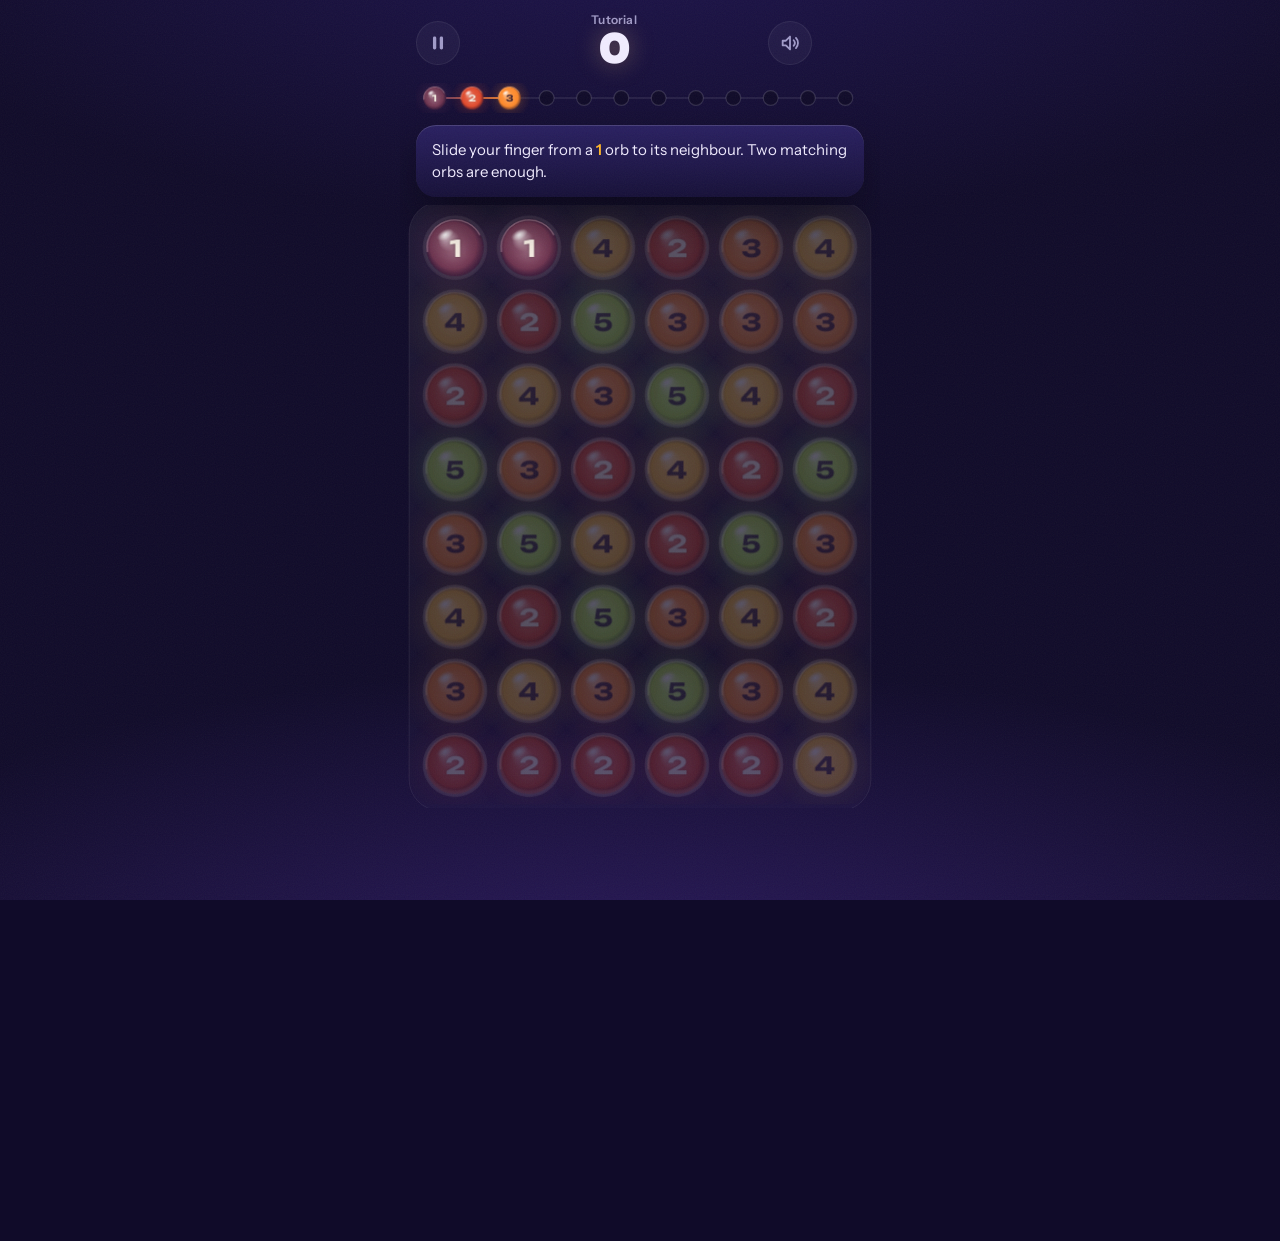
==== index.html @ 8a2f2633 "Statistiques de visite GoatCounter sans cookie (web github.io seulement) - Compteur d'une ligne en f" ====
<!doctype html>
<html lang="fr">
<head>
  <meta charset="utf-8">
  <meta name="viewport" content="width=device-width, initial-scale=1, viewport-fit=cover, user-scalable=no">
<meta http-equiv="Content-Security-Policy" content="default-src 'self'; script-src 'self' 'sha256-7LE7Y82o+1klSWGUAh1WBQ+VAB0CJG/40EgePOraD90=' https://gc.zgo.at; style-src 'self' 'unsafe-inline'; img-src 'self' data: blob: https://aulit42369.goatcounter.com; media-src 'self' data: blob:; font-src 'self' data:; connect-src 'self' data: blob: https://aulit42369.goatcounter.com; worker-src 'self'; manifest-src 'self'; object-src 'none'; base-uri 'none'; form-action 'none'">
  <title>Jeu de puzzle gratuit : reliez les orbes de lumière | LUMEN</title>
  <meta name="description" content="Jeu de puzzle gratuit : reliez les orbes de même éclat, fusionnez-les et faites monter la lumière. 120 niveaux d'Aventure, Défi du jour, jouable hors ligne.">
  <meta name="theme-color" content="#100b29">
  <meta name="mobile-web-app-capable" content="yes">
  <meta name="apple-mobile-web-app-capable" content="yes">
  <meta name="apple-mobile-web-app-status-bar-style" content="black-translucent">
  <meta name="apple-mobile-web-app-title" content="LUMEN">
  <link rel="manifest" href="manifest.webmanifest">
  <link rel="icon" href="icons/icon-192.png" type="image/png">
  <link rel="apple-touch-icon" href="icons/icon-192.png">
  <link rel="canonical" href="https://lumen-jeu.github.io/">
  <meta property="og:type" content="website">
  <meta property="og:site_name" content="LUMEN">
  <meta property="og:locale" content="fr_FR">
  <meta property="og:title" content="Jeu de puzzle gratuit : reliez les orbes de lumière | LUMEN">
  <meta property="og:description" content="Jeu de puzzle gratuit : reliez les orbes de même éclat, fusionnez-les et faites monter la lumière. 120 niveaux d'Aventure, Défi du jour, jouable hors ligne.">
  <meta property="og:url" content="https://lumen-jeu.github.io/">
  <meta property="og:image" content="https://lumen-jeu.github.io/og-image.png">
  <meta property="og:image:width" content="1200">
  <meta property="og:image:height" content="630">
  <meta property="og:image:alt" content="LUMEN : une chaîne d'orbes ambrées sur un ciel violet">
  <meta name="twitter:card" content="summary_large_image">
  <link rel="preload" href="fonts/unbounded-latin-900-normal.woff2" as="font" type="font/woff2" crossorigin>
  <link rel="stylesheet" href="style.css">
</head>
<body>
  <noscript><p style="padding:24px;color:#fff8ec;font:16px/1.5 system-ui,sans-serif">LUMEN est un jeu de puzzle gratuit : reliez les orbes de même éclat, fusionnez-les et faites monter la lumière. 120 niveaux d'Aventure, un Défi du jour, jouable hors ligne. Activez JavaScript pour jouer.</p></noscript>
  <main>
  <!-- ================= Accueil ================= -->
  <section id="home" class="screen" aria-label="Accueil">
    <header class="topbar">
      <button class="rank-chip" data-act="open" data-to="stats" aria-label="Rang et statistiques">
        <canvas id="rankRing" width="88" height="88" aria-hidden="true"></canvas>
        <span class="rank-txt"><b id="rankTitle">Étincelle</b><small id="rankSub">Rang 1</small></span>
      </button>
      <span class="spacer"></span>
      <button class="eclats" data-act="open" data-to="shop" aria-label="Éclats et boutique">
        <svg class="shard" viewBox="0 0 24 24" aria-hidden="true"><path d="M12 2l5 9-5 11-5-11z"/></svg>
        <b id="ecCount">0</b>
      </button>
      <button class="icon-btn" data-act="open" data-to="settings" aria-label="Réglages">
        <svg viewBox="0 0 24 24" fill="none" stroke="currentColor" stroke-width="1.8" stroke-linecap="round"><circle cx="12" cy="12" r="3.2"/><path d="M12 2.8v2.4M12 18.8v2.4M2.8 12h2.4M18.8 12h2.4M5.5 5.5l1.7 1.7M16.8 16.8l1.7 1.7M5.5 18.5l1.7-1.7M16.8 7.2l1.7-1.7"/></svg>
      </button>
    </header>

    <div class="hero">
      <canvas id="heroCanvas" aria-hidden="true"></canvas>
      <h1 class="title">LUMEN<span class="sr"> : jeu de puzzle gratuit</span></h1>
      <p class="tagline">Reliez. Fusionnez. Faites monter la lumière.</p>
    </div>

    <button class="streak-row" data-act="open" data-to="missions" aria-label="Série de connexion">
      <span class="sr-n" id="srN">0<small>jours</small></span>
      <span class="moons" id="moons"></span>
    </button>

    <div class="modes">
      <button class="play-cta" data-act="play">
        <span class="play-orb" aria-hidden="true"></span>
        <span class="play-body"><span class="play-name">Jouer</span><span class="play-sub" id="playSub">Aventure · Niveau 1</span></span>
        <svg class="play-go" viewBox="0 0 24 24" aria-hidden="true"><path d="M9 5l7 7-7 7"/></svg>
      </button>
      <button class="adv-card" data-act="map">
        <canvas id="advConst" aria-hidden="true"></canvas>
        <span class="adv-body">
          <span class="adv-kicker" id="advChapter">La Petite Ourse</span>
          <span class="adv-name">Aventure</span>
          <span class="adv-sub" id="advSub">Niveau 1</span>
        </span>
        <span class="adv-stars" id="advStars">0<small>/ 360</small></span>
      </button>
      <div class="tiles">
        <button class="tile classic" data-act="classic">
          <canvas class="orb-ico" data-level="7" width="96" height="96"></canvas>
          <span class="tile-name">Classique</span>
          <span class="tile-sub" id="homeBest">Record 0</span>
        </button>
        <button class="tile daily" data-act="daily">
          <canvas class="orb-ico" data-level="4" width="96" height="96"></canvas>
          <span class="tile-name">Défi du jour</span>
          <span class="tile-sub" id="homeDaily">LUMEN #1</span>
        </button>
      </div>
      <button class="event-band" data-act="event" id="eventBand">
        <span class="ev-glyph" id="evGlyph" aria-hidden="true"></span>
        <span class="ev-body"><span class="ev-name" id="evName">Semaine</span><span class="ev-sub" id="evSub"></span></span>
        <span class="ev-best" id="evBest"></span>
      </button>
    </div>

    <nav class="dock-nav" aria-label="Menu">
      <button data-act="open" data-to="missions"><svg viewBox="0 0 24 24"><path d="M5 4h14v16l-7-4-7 4z"/></svg><span>Missions</span><i class="badge" id="misBadge" hidden></i></button>
      <button data-act="open" data-to="shop"><svg viewBox="0 0 24 24"><path d="M4 9h16l-1.5 11h-13zM8 9V7a4 4 0 0 1 8 0v2"/></svg><span>Boutique</span></button>
      <button data-act="open" data-to="ach"><svg viewBox="0 0 24 24"><circle cx="12" cy="9" r="5.5"/><path d="M8.5 13.5L7 21l5-2.6 5 2.6-1.5-7.5"/></svg><span>Succès</span></button>
      <button data-act="open" data-to="themes"><svg viewBox="0 0 24 24"><circle cx="8" cy="9" r="3.5"/><circle cx="16" cy="9" r="3.5"/><circle cx="12" cy="16" r="3.5"/></svg><span>Thèmes</span></button>
      <button data-act="open" data-to="stats"><svg viewBox="0 0 24 24"><path d="M4 20V11M10 20V5M16 20v-6M22 20H2"/></svg><span>Stats</span></button>
    </nav>
  </section>

  <!-- ================= Carte de l'Aventure ================= -->
  <section id="map" class="screen panel" aria-label="Aventure" hidden>
    <header class="panel-head floating">
      <button class="icon-btn back" data-act="home" aria-label="Retour"><svg viewBox="0 0 24 24" fill="none" stroke="currentColor" stroke-width="2" stroke-linecap="round" stroke-linejoin="round"><path d="M15 5l-7 7 7 7"/></svg></button>
      <div class="map-title"><b id="mapChapter">La Petite Ourse</b><small id="mapStars">0 étoiles</small></div>
      <span class="eclats small"><svg class="shard" viewBox="0 0 24 24"><path d="M12 2l5 9-5 11-5-11z"/></svg><b class="ec-live">0</b></span>
    </header>
    <div class="map-view">
      <canvas id="mapCanvas" aria-hidden="true"></canvas>
      <div class="map-scroll" id="mapScroll">
        <div class="map-inner" id="mapInner"></div>
      </div>
    </div>
  </section>

  <!-- ================= Partie ================= -->
  <section id="game" class="screen" aria-label="Partie" hidden>
    <div class="hud">
      <button class="icon-btn" aria-label="Pause" data-act="pause">
        <svg viewBox="0 0 24 24" fill="currentColor"><rect x="6.5" y="5" width="3.6" height="14" rx="1.6"/><rect x="13.9" y="5" width="3.6" height="14" rx="1.6"/></svg>
      </button>
      <div class="scorebox">
        <div class="mode-label" id="modeLabel">Classique</div>
        <div class="score" id="score">0</div>
        <div class="subline" id="subline">
          <span id="bestWrap">Record <b id="best">0</b></span>
        </div>
      </div>
      <div class="moves-orb" id="movesWrap" hidden><b id="moves">40</b><small>coups</small></div>
      <button class="icon-btn mute-btn" id="muteGame" aria-label="Couper le son" data-act="mute"></button>
    </div>
    <div class="goals" id="goals" hidden></div>
    <canvas id="spectrum" class="spectrum" aria-hidden="true"></canvas>
    <div class="coach" id="coach" hidden><p id="coachText"></p><button class="btn solid small" id="coachBtn" data-act="coachNext" hidden>Continuer</button></div>
    <div class="board-wrap">
      <canvas id="board" aria-label="Plateau de jeu"></canvas>
      <div class="combo" id="combo"></div>
      <div class="toast" id="toast"></div>
      <div class="target-bar" id="targetBar" hidden><span id="targetText">Touchez une orbe</span><button class="link tight" data-act="cancelTarget">Annuler</button></div>
    </div>
    <div class="boosters" id="boosters">
      <button class="boost" data-act="boost" data-b="pulse" id="bPulse"><span class="lens pulse"></span><span class="b-name">Pulse</span><i class="b-count" id="cPulse">1</i></button>
      <button class="boost" data-act="boost" data-b="hammer"><span class="lens hammer"><svg viewBox="0 0 24 24"><path d="M5 9l5-5 4 4-5 5zM10.5 11.5L19 20"/></svg></span><span class="b-name">Marteau</span><i class="b-count" id="cHammer">0</i></button>
      <button class="boost" data-act="boost" data-b="spark"><span class="lens spark"><svg viewBox="0 0 24 24"><path d="M12 3v6M12 15v6M3 12h6M15 12h6M6 6l3 3M15 15l3 3M6 18l3-3M15 9l3-3"/></svg></span><span class="b-name">Étincelle</span><i class="b-count" id="cSpark">0</i></button>
      <button class="boost" data-act="boost" data-b="moves" id="bMoves"><span class="lens moves"><b>+5</b></span><span class="b-name">Coups</span><i class="b-count" id="cMoves">0</i></button>
    </div>
  </section>

  <!-- ================= Panneaux ================= -->
  <section id="shop" class="screen panel" aria-label="Boutique" hidden>
    <header class="panel-head">
      <button class="icon-btn back" data-act="back" aria-label="Retour"><svg viewBox="0 0 24 24" fill="none" stroke="currentColor" stroke-width="2" stroke-linecap="round" stroke-linejoin="round"><path d="M15 5l-7 7 7 7"/></svg></button>
      <h2>Boutique</h2>
      <span class="eclats small"><svg class="shard" viewBox="0 0 24 24"><path d="M12 2l5 9-5 11-5-11z"/></svg><b class="ec-live">0</b></span>
    </header>
    <div class="panel-body">
      <p class="lede">Les éclats se gagnent en jouant : fin de partie, missions, série et succès. Rien ne s'achète avec de l'argent réel.</p>
      <div class="shop-list" id="shopList"></div>
      <h3 class="sect">Thèmes</h3>
      <div class="theme-strip" id="shopThemes"></div>
    </div>
  </section>

  <section id="missions" class="screen panel" aria-label="Missions" hidden>
    <header class="panel-head">
      <button class="icon-btn back" data-act="back" aria-label="Retour"><svg viewBox="0 0 24 24" fill="none" stroke="currentColor" stroke-width="2" stroke-linecap="round" stroke-linejoin="round"><path d="M15 5l-7 7 7 7"/></svg></button>
      <h2>Missions du jour</h2>
      <span class="eclats small"><svg class="shard" viewBox="0 0 24 24"><path d="M12 2l5 9-5 11-5-11z"/></svg><b class="ec-live">0</b></span>
    </header>
    <div class="panel-body">
      <div class="mis-list" id="misList"></div>
      <p class="fine" id="misReset">Nouvelles missions à minuit.</p>
      <h3 class="sect">Série</h3>
      <div class="streak-card" id="streakCard"></div>
      <h3 class="sect">Événement de la semaine</h3>
      <div class="event-card" id="eventCard"></div>
    </div>
  </section>

  <section id="ach" class="screen panel" aria-label="Succès" hidden>
    <header class="panel-head">
      <button class="icon-btn back" data-act="back" aria-label="Retour"><svg viewBox="0 0 24 24" fill="none" stroke="currentColor" stroke-width="2" stroke-linecap="round" stroke-linejoin="round"><path d="M15 5l-7 7 7 7"/></svg></button>
      <h2>Succès</h2>
      <span class="ach-total" id="achTotal">0 / 33</span>
    </header>
    <div class="panel-body"><div class="ach-list" id="achList"></div></div>
  </section>

  <section id="themes" class="screen panel" aria-label="Thèmes" hidden>
    <header class="panel-head">
      <button class="icon-btn back" data-act="back" aria-label="Retour"><svg viewBox="0 0 24 24" fill="none" stroke="currentColor" stroke-width="2" stroke-linecap="round" stroke-linejoin="round"><path d="M15 5l-7 7 7 7"/></svg></button>
      <h2>Thèmes</h2>
      <span class="eclats small"><svg class="shard" viewBox="0 0 24 24"><path d="M12 2l5 9-5 11-5-11z"/></svg><b class="ec-live">0</b></span>
    </header>
    <div class="panel-body"><div class="theme-list" id="themeList"></div></div>
  </section>

  <section id="stats" class="screen panel" aria-label="Statistiques" hidden>
    <header class="panel-head">
      <button class="icon-btn back" data-act="back" aria-label="Retour"><svg viewBox="0 0 24 24" fill="none" stroke="currentColor" stroke-width="2" stroke-linecap="round" stroke-linejoin="round"><path d="M15 5l-7 7 7 7"/></svg></button>
      <h2>Statistiques</h2>
      <span></span>
    </header>
    <div class="panel-body">
      <div class="rank-card" id="rankCard"></div>
      <div class="stat-grid" id="statGrid"></div>
    </div>
  </section>

  <section id="settings" class="screen panel" aria-label="Réglages" hidden>
    <header class="panel-head">
      <button class="icon-btn back" data-act="back" aria-label="Retour"><svg viewBox="0 0 24 24" fill="none" stroke="currentColor" stroke-width="2" stroke-linecap="round" stroke-linejoin="round"><path d="M15 5l-7 7 7 7"/></svg></button>
      <h2>Réglages</h2>
      <span></span>
    </header>
    <div class="panel-body">
      <div class="set-group lang-row" role="group" aria-label="Langue · Language">
        <span>Langue<small>Language</small></span>
        <div class="seg"><button data-act="lang" data-lang="fr" lang="fr">Français</button><button data-act="lang" data-lang="en" lang="en">English</button></div>
      </div>
      <div class="set-group">
        <label class="toggle"><span>Sons</span><input type="checkbox" id="setSnd"><i></i></label>
        <label class="toggle"><span>Musique d'ambiance<small>Nappes douces générées en direct</small></span><input type="checkbox" id="setMus"><i></i></label>
        <label class="toggle"><span>Vibrations</span><input type="checkbox" id="setVib"><i></i></label>
      </div>
      <div class="set-group">
        <button class="set-row" data-act="replayTuto">Rejouer le tutoriel</button>
      </div>
      <h3 class="sect">Sauvegarde</h3>
      <div class="set-group pad">
        <p class="fine">Changement de téléphone ? Copiez ce code et collez-le dans LUMEN sur le nouvel appareil (PWA ou appli Android).</p>
        <textarea id="saveCode" readonly rows="3" aria-label="Code de sauvegarde"></textarea>
        <div class="row2">
          <button class="btn" data-act="exportSave">Copier le code</button>
          <button class="btn" data-act="showImport">Importer un code</button>
        </div>
        <div id="importBox" hidden>
          <textarea id="importCode" rows="3" placeholder="Collez ici un code LUMEN2…" aria-label="Code à importer"></textarea>
          <p class="err" id="importErr" hidden>Ce code est incomplet ou abîmé. Vérifiez qu'il commence par LUMEN2 et qu'il a été copié en entier.</p>
          <button class="btn solid" data-act="doImport">Remplacer ma progression</button>
        </div>
      </div>
      <h3 class="sect">Zone sensible</h3>
      <div class="set-group pad">
        <button class="btn danger" id="resetBtn" data-act="reset">Réinitialiser la progression</button>
        <div class="confirm" id="resetConfirm" hidden>
          <p>Tout sera effacé : étoiles, éclats, boosters, thèmes, succès. Exportez votre code avant si vous voulez revenir en arrière.</p>
          <div class="row2">
            <button class="btn" data-act="resetCancel">Garder ma progression</button>
            <button class="btn danger solid" data-act="resetConfirm">Tout effacer</button>
          </div>
        </div>
      </div>
      <div id="autresJeux"></div>
      <p class="fine center">LUMEN v2 · aucune donnée ne quitte votre appareil<br><a href="privacy.html">Confidentialité, conditions et mentions légales</a></p>
    </div>
  </section>

  </main>

  <!-- ================= Feuilles ================= -->
  <div class="veil" id="pauseVeil" hidden>
    <div class="sheet" role="dialog" aria-label="Pause">
      <h2>Pause</h2>
      <div class="final" id="pauseScore">0</div>
      <div class="pause-goals" id="pauseGoals"></div>
      <div class="actions three" style="margin-top:20px">
        <button class="btn solid" data-act="resume">Reprendre</button>
        <button class="btn" data-act="restart">Recommencer</button>
      </div>
      <button class="link" data-act="quit">Quitter la partie</button>
    </div>
  </div>

  <div class="veil" id="overVeil" hidden>
    <div class="sheet" role="dialog" aria-label="Fin de partie">
      <h2 id="overTitle">Plus aucune chaîne possible</h2>
      <div class="stars-big" id="overStars" hidden></div>
      <div class="final" id="finalScore">0</div>
      <span class="newbest" id="newBest" hidden>Nouveau record</span>
      <div class="stats">
        <div class="stat"><canvas id="overOrb" width="132" height="132"></canvas><span>Niveau max</span></div>
        <div class="stat"><b id="overBest">0</b><span id="overBestLbl">Record</span></div>
        <div class="stat"><b id="overMoves">0</b><span>Fusions</span></div>
      </div>
      <div class="gains" id="gains"></div>
      <pre class="share-preview" id="sharePreview" role="img" hidden></pre>
      <p class="defi-line" id="defiLine" hidden></p>
      <label class="share-manual" id="shareManual" hidden>Texte à copier<textarea id="shareManualText" readonly rows="8"></textarea></label>
      <div class="actions">
        <button class="btn" data-act="share" id="shareBtn">
          <svg viewBox="0 0 24 24" fill="none" stroke="currentColor" stroke-width="2" stroke-linecap="round" stroke-linejoin="round"><path d="M12 3v12M7 8l5-5 5 5M5 14v5a2 2 0 0 0 2 2h10a2 2 0 0 0 2-2v-5"/></svg>
          <span id="shareLbl">Partager</span>
        </button>
        <button class="btn" data-act="shareImg" id="shareImgBtn" hidden>
          <svg viewBox="0 0 24 24" fill="none" stroke="currentColor" stroke-width="2" stroke-linecap="round" stroke-linejoin="round"><rect x="4" y="2.5" width="16" height="19" rx="3"/><circle cx="12" cy="9.5" r="3"/><path d="M8 17h8"/></svg>
          <span>Partager l'image</span>
        </button>
        <button class="btn solid" data-act="replay" id="replayBtn">Rejouer</button>
      </div>
      <p class="share-status" id="shareStatus" role="status" aria-live="polite"></p>
      <button class="link" data-act="leave" id="leaveBtn">Retour à l'accueil</button>
    </div>
  </div>

  <div class="veil" id="levelVeil" hidden>
    <div class="sheet level-sheet" role="dialog" aria-label="Niveau">
      <div class="lv-orb" id="lvOrb"></div>
      <h2 id="lvChapter">Cassiopée</h2>
      <div class="final small" id="lvTitle">Niveau 21</div>
      <div class="stars-big dim" id="lvStars"></div>
      <p class="lv-intro" id="lvIntro"></p>
      <ul class="lv-goals" id="lvGoals"></ul>
      <p class="lv-moves" id="lvMoves">25 coups</p>
      <div class="actions">
        <button class="btn" data-act="closeLevel">Fermer</button>
        <button class="btn solid" data-act="playLevel">Jouer</button>
      </div>
    </div>
  </div>

  <div class="veil" id="giftVeil" hidden>
    <div class="sheet gift-sheet" role="dialog" aria-label="Récompense">
      <canvas id="giftMoon" width="240" height="240" aria-hidden="true"></canvas>
      <h2 id="giftTitle">Jour 1 de votre série</h2>
      <div class="final small" id="giftAmount">+20</div>
      <p class="lv-intro" id="giftText"></p>
      <button class="btn solid wide" data-act="closeGift">Récupérer</button>
    </div>
  </div>

  <div class="intro-card" id="introCard" hidden role="dialog" aria-label="Nouvelle orbe">
    <canvas id="introIco" width="120" height="120" aria-hidden="true"></canvas>
    <div><b id="introName">Pierre</b><p id="introText"></p></div>
    <button class="btn solid small" data-act="closeIntro">Compris</button>
  </div>

  <div class="ticker" id="ticker" aria-live="polite"></div>

  <script src="defi.js"></script>
  <script src="i18n.js"></script>
  <script src="engine.js"></script>
  <script src="progress.js"></script>
  <script src="audio.js"></script>
  <script src="carte.js"></script>
  <script src="autres-jeux.js"></script>
  <script src="app-etat.js"></script>
  <script src="app-sprites.js"></script>
  <script src="app-partie.js"></script>
  <script src="app-chaine.js"></script>
  <script src="app-fin.js"></script>
  <script src="app-rendu.js"></script>
  <script src="app-accueil.js"></script>
  <script src="app.js"></script>
<script type="application/ld+json">
{
  "@context": "https://schema.org",
  "@type": "VideoGame",
  "name": "LUMEN",
  "url": "https://lumen-jeu.github.io/",
  "description": "Jeu de puzzle gratuit : reliez les orbes de même éclat, fusionnez-les et faites monter la lumière. 120 niveaux d'Aventure, Défi du jour, jouable hors ligne.",
  "image": "https://lumen-jeu.github.io/og-image.png",
  "inLanguage": "fr",
  "genre": [
    "Puzzle",
    "Réflexion"
  ],
  "gamePlatform": [
    "Android",
    "Navigateur web"
  ],
  "applicationCategory": "GameApplication",
  "operatingSystem": "Android, Web",
  "isAccessibleForFree": true,
  "offers": {
    "@type": "Offer",
    "price": "0",
    "priceCurrency": "EUR"
  },
  "author": {
    "@type": "Person",
    "name": "Aulit42369",
    "url": "https://aulit42369.github.io/Site/"
  }
}
  </script>
<!-- Statistiques sans cookie (GoatCounter, chemins /lumen/…) : web public github.io seulement, jamais dans l'appli ni en local ; opposition : localStorage.skipgc (bouton de privacy.html). Empreinte sha256 dans la CSP : à recalculer si ce script change. -->
<script>(function(){try{if(!/(^|\.)github\.io$/.test(location.hostname)||localStorage.getItem('skipgc')==='t')return}catch(e){return}window.goatcounter={path:function(p){return '/lumen'+p}};var s=document.createElement('script');s.async=true;s.crossOrigin='anonymous';s.integrity='sha384-nRw6qfbWyJha9LhsOtSb2YJDyZdKvvCFh0fJYlkquSFjUxp9FVNugbfy8q1jdxI+';s.src='https://gc.zgo.at/count.v4.js';s.setAttribute('data-goatcounter','https://aulit42369.goatcounter.com/count');document.head.appendChild(s)})()</script>
</body>
</html>
---- style.css ----
@font-face { font-family: 'Unbounded'; font-weight: 400; font-display: swap; src: url('fonts/unbounded-latin-400-normal.woff2') format('woff2'); }
@font-face { font-family: 'Unbounded'; font-weight: 700; font-display: swap; src: url('fonts/unbounded-latin-700-normal.woff2') format('woff2'); }
@font-face { font-family: 'Unbounded'; font-weight: 900; font-display: swap; src: url('fonts/unbounded-latin-900-normal.woff2') format('woff2'); }
@font-face { font-family: 'Instrument Sans'; font-weight: 400; font-display: swap; src: url('fonts/instrument-sans-latin-400-normal.woff2') format('woff2'); }
@font-face { font-family: 'Instrument Sans'; font-weight: 600; font-display: swap; src: url('fonts/instrument-sans-latin-600-normal.woff2') format('woff2'); }

:root {
  --nuit: #100b29;
  --haut: #1f1550;
  --bas: #2b1a5e;
  --accent: #ffb627;
  --ligne: rgba(255,255,255,.08);
  --encre: #1c1545;
  --velours: #2a2063;
  --lin: #f1ecff;
  --brume: #a19bc9;
  --braise: #ff7a2f;
  --ambre: #ffb627;
  --cyan: #2cc9f0;
  --violet: #9a5cff;
  --display: 'Unbounded', 'Trebuchet MS', 'Arial Rounded MT Bold', system-ui, sans-serif;
  --body: 'Instrument Sans', system-ui, -apple-system, 'Segoe UI', Roboto, sans-serif;
  --sa-t: env(safe-area-inset-top, 0px);
  --sa-b: env(safe-area-inset-bottom, 0px);
  --sa-l: env(safe-area-inset-left, 0px);
  --sa-r: env(safe-area-inset-right, 0px);
  color-scheme: dark;
}

* { box-sizing: border-box; -webkit-tap-highlight-color: transparent; }
[hidden] { display: none !important; }
html, body {
  margin: 0; height: 100%; overflow: hidden;
  overscroll-behavior: none;
  background: var(--nuit);
  color: var(--lin);
  font-family: var(--body);
  -webkit-user-select: none; user-select: none;
  -webkit-touch-callout: none;
}
body {
  position: fixed; inset: 0;
  background:
    radial-gradient(120% 60% at 50% 110%, var(--bas, #2b1a5e) 0%, transparent 60%),
    radial-gradient(90% 50% at 50% -10%, var(--haut, #1f1550) 0%, transparent 70%),
    var(--nuit);
  transition: background-color .6s ease;
}
/* grain très léger : évite l'effet "aplat" */
body::after {
  content: ''; position: fixed; inset: 0; pointer-events: none; opacity: .05; z-index: 50;
  background-image: url("data:image/svg+xml,%3Csvg xmlns='http://www.w3.org/2000/svg' width='160' height='160'%3E%3Cfilter id='n'%3E%3CfeTurbulence type='fractalNoise' baseFrequency='.9' numOctaves='2' stitchTiles='stitch'/%3E%3C/filter%3E%3Crect width='100%25' height='100%25' filter='url(%23n)'/%3E%3C/svg%3E");
}

button {
  font: inherit; color: inherit; background: none; border: 0; padding: 0; cursor: pointer;
  touch-action: manipulation;
}
button:focus-visible { outline: 2px solid var(--cyan); outline-offset: 3px; border-radius: 14px; }

.screen {
  position: absolute; inset: 0;
  display: flex; flex-direction: column;
  padding: calc(var(--sa-t) + 12px) calc(var(--sa-r) + 16px) calc(var(--sa-b) + 16px) calc(var(--sa-l) + 16px);
  transition: opacity .35s ease, transform .35s ease;
}
.screen[hidden] { display: flex !important; opacity: 0; pointer-events: none; transform: scale(.98); visibility: hidden; transition: opacity .25s ease, transform .25s ease, visibility 0s .25s; }

/* ---------- Jeu ---------- */
#game { padding-bottom: calc(var(--sa-b) + 12px); }
.screen { overflow: hidden; }
.hud { display: grid; grid-template-columns: 44px 1fr 44px; align-items: center; gap: 8px; }
.scorebox { text-align: center; }
.score {
  font-family: var(--display); font-weight: 900; font-size: 44px; line-height: 1.05;
  font-variant-numeric: tabular-nums; letter-spacing: -.01em;
  text-shadow: 0 0 24px rgba(255,200,120,.35);
}
.score.bump { animation: bump .28s ease; }
@keyframes bump { 40% { transform: scale(1.08); } }
.subline { display: flex; justify-content: center; gap: 18px; margin-top: 4px; color: var(--brume); font-size: 13px; }
.subline b { color: var(--lin); font-weight: 600; font-variant-numeric: tabular-nums; }

.spectrum { display: block; width: 100%; height: 30px; margin-top: 14px; }
.board-wrap { position: relative; flex: 1; min-height: 0; margin: 8px -8px 0; }
#board { position: absolute; inset: 0; width: 100%; height: 100%; touch-action: none; }

.combo {
  position: absolute; left: 0; right: 0; top: 36%; text-align: center; pointer-events: none;
  font-family: var(--display); font-weight: 900; font-size: 34px; letter-spacing: .02em;
  color: #fff; opacity: 0;
  text-shadow: 0 0 20px var(--combo, #ffb627), 0 0 50px var(--combo, #ffb627);
}
.combo.show { animation: combo 1.1s cubic-bezier(.2,.9,.2,1) forwards; }
@keyframes combo {
  0% { opacity: 0; transform: scale(.6) translateY(10px); }
  18% { opacity: 1; transform: scale(1.08); }
  70% { opacity: 1; transform: scale(1) translateY(-6px); }
  100% { opacity: 0; transform: scale(1) translateY(-24px); }
}

.toast {
  position: absolute; left: 50%; bottom: 14px; transform: translate(-50%, 10px);
  padding: 10px 16px; border-radius: 999px; white-space: nowrap;
  background: rgba(16,11,41,.85); backdrop-filter: blur(8px); -webkit-backdrop-filter: blur(8px);
  box-shadow: inset 0 0 0 1px rgba(255,255,255,.1);
  font-size: 14px; opacity: 0; transition: opacity .25s, transform .25s; pointer-events: none;
}
.toast.show { opacity: 1; transform: translate(-50%, 0); }

.dock { display: flex; align-items: center; justify-content: center; gap: 14px; padding-top: 10px; }
.pulse-btn {
  position: relative; display: flex; align-items: center; gap: 12px;
  padding: 10px 22px 10px 10px; border-radius: 999px;
  background: linear-gradient(180deg, rgba(154,92,255,.24), rgba(154,92,255,.08));
  box-shadow: inset 0 0 0 1px rgba(184,150,255,.35), 0 10px 40px -14px rgba(154,92,255,.8);
  font-family: var(--display); font-weight: 700; font-size: 16px;
}
.pulse-btn .ring {
  width: 40px; height: 40px; border-radius: 50%;
  background: radial-gradient(circle at 40% 35%, #fff 0 10%, #c9a8ff 22%, #7a3cff 60%, #3a1a8a 100%);
  box-shadow: 0 0 18px rgba(154,92,255,.9);
}
.pulse-btn small { display: block; font-family: var(--body); font-weight: 400; font-size: 12px; color: var(--brume); text-align: left; }
.pulse-btn:disabled { opacity: .35; filter: grayscale(.7); }
.pulse-btn.urgent::after {
  content: ''; position: absolute; inset: -4px; border-radius: 999px;
  box-shadow: 0 0 0 2px rgba(184,150,255,.8);
  animation: ripple 1.2s ease-out infinite;
}
@keyframes ripple { from { opacity: 1; transform: scale(1); } to { opacity: 0; transform: scale(1.18); } }

/* ---------- Feuilles (pause / fin) ---------- */
.veil {
  position: absolute; inset: 0; z-index: 20;
  background: rgba(8,5,22,.62); backdrop-filter: blur(6px); -webkit-backdrop-filter: blur(6px);
  display: flex; align-items: flex-end;
  transition: opacity .3s ease;
}
.veil[hidden] { display: flex !important; opacity: 0; pointer-events: none; visibility: hidden; transition: opacity .2s, visibility 0s .2s; }
.sheet {
  width: 100%; padding: 28px calc(var(--sa-r) + 22px) calc(var(--sa-b) + 22px) calc(var(--sa-l) + 22px);
  border-radius: 30px 30px 0 0;
  background:
    radial-gradient(100% 70% at 50% 0%, rgba(255,182,39,.16), transparent 70%),
    linear-gradient(180deg, #241b58, #150f35 70%);
  box-shadow: inset 0 1px 0 rgba(255,255,255,.14), 0 -30px 80px -20px rgba(154,92,255,.35);
  transform: translateY(0); transition: transform .45s cubic-bezier(.2,.9,.25,1);
  text-align: center;
}
.veil[hidden] .sheet { transform: translateY(100%); }
.sheet h2 { margin: 0; font-family: var(--display); font-weight: 700; font-size: 16px; color: var(--brume); letter-spacing: .01em; }
.final {
  margin: 10px 0 4px; font-family: var(--display); font-weight: 900; font-size: 58px; line-height: 1;
  font-variant-numeric: tabular-nums;
  color: #fff8ec; text-shadow: 0 0 30px rgba(255,182,39,.5);
}
.newbest { display: inline-block; margin-top: 8px; padding: 5px 12px; border-radius: 999px; font-size: 13px; font-weight: 600;
  color: #1b1030; background: linear-gradient(90deg, #ffe9b0, #ffb627); }
.stats { display: flex; justify-content: center; gap: 28px; margin: 22px 0 24px; }
.stat { display: flex; flex-direction: column; align-items: center; gap: 6px; color: var(--brume); font-size: 13px; }
.stat b { font-family: var(--display); font-weight: 700; color: var(--lin); font-size: 20px; font-variant-numeric: tabular-nums; }
.stat canvas { width: 66px; height: 66px; margin: -18px 0 -14px; }
.actions { display: grid; grid-template-columns: 1fr 1fr; gap: 12px; }
.actions.three { grid-template-columns: 1fr; }
.btn {
  height: 56px; border-radius: 18px; font-family: var(--display); font-weight: 700; font-size: 16px;
  display: flex; align-items: center; justify-content: center; gap: 8px;
  background: rgba(255,255,255,.06); box-shadow: inset 0 0 0 1px rgba(255,255,255,.1);
}
.btn.solid {
  color: #22140a;
  background: linear-gradient(180deg, #ffe7a8, #ffb627 55%, #ff8a2a);
  box-shadow: inset 0 1px 0 rgba(255,255,255,.6), 0 12px 34px -12px rgba(255,150,40,.9);
}
.btn:active { transform: scale(.97); }
.btn svg { width: 18px; height: 18px; }
.link { margin-top: 16px; color: var(--brume); font-size: 15px; padding: 8px 12px; }

@media (prefers-reduced-motion: reduce) {
  *, *::before, *::after { animation-duration: .01ms !important; transition-duration: .01ms !important; }
}
@media (min-width: 560px) {
  .screen { max-width: 480px; margin: 0 auto; }
  .sheet { max-width: 480px; margin: 0 auto; border-radius: 30px; margin-bottom: 20px; }
}

/* =====================================================================
   v2 — accueil, panneaux, carte, boosters, objectifs
   ===================================================================== */
.icon-btn {
  width: 44px; height: 44px; border-radius: 50%; flex: none;
  display: grid; place-items: center;
  color: var(--brume);
  background: rgba(255,255,255,.04);
  box-shadow: inset 0 0 0 1px rgba(255,255,255,.07);
}
.icon-btn svg { width: 22px; height: 22px; }
.icon-btn:active { transform: scale(.94); }

/* ---------- Accueil ---------- */
#home { justify-content: flex-start; gap: 0; }
.topbar { display: flex; align-items: center; gap: 10px; }
.topbar .spacer { flex: 1; }
.rank-chip { display: flex; align-items: center; gap: 8px; padding: 2px 12px 2px 2px; border-radius: 999px; text-align: left; }
.rank-chip canvas { width: 44px; height: 44px; }
.rank-txt b { display: block; font-family: var(--display); font-weight: 700; font-size: 13px; letter-spacing: .01em; }
.rank-txt small { display: block; color: var(--brume); font-size: 12px; margin-top: 1px; }
.eclats {
  display: inline-flex; align-items: center; gap: 6px; height: 36px; padding: 0 14px 0 10px; border-radius: 999px;
  background: linear-gradient(180deg, rgba(255,255,255,.08), rgba(255,255,255,.03));
  box-shadow: inset 0 0 0 1px rgba(255,255,255,.09);
  font-family: var(--display); font-weight: 700; font-size: 14px; font-variant-numeric: tabular-nums;
}
.eclats.small { height: 32px; font-size: 13px; padding: 0 12px 0 8px; }
.shard { width: 16px; height: 16px; fill: url(#none); fill: #9fe8ff; filter: drop-shadow(0 0 6px rgba(120,220,255,.8)); }
.eclats.gain { animation: gain .6s ease; }
@keyframes gain { 30% { transform: scale(1.12); box-shadow: inset 0 0 0 1px rgba(159,232,255,.7), 0 0 24px rgba(120,220,255,.5); } }

/* série : sept lunes qui se remplissent */
.moons { display: grid; grid-template-columns: repeat(7, 1fr); gap: 4px; }
.streak-row { display: grid; grid-template-columns: auto 1fr; align-items: center; gap: 14px; margin-bottom: 10px; padding: 10px 12px 8px 14px; border-radius: 20px; background: rgba(255,255,255,.035); box-shadow: inset 0 0 0 1px rgba(255,255,255,.05); }
.streak-row .sr-n { font-family: var(--display); font-weight: 900; font-size: 22px; line-height: 1; color: #ffd77a; text-shadow: 0 0 14px rgba(255,190,80,.6); }
.streak-row .sr-n small { display: block; font-family: var(--body); font-weight: 400; font-size: 11.5px; color: var(--brume); text-shadow: none; margin-top: 3px; }
.moon { display: flex; flex-direction: column; align-items: center; gap: 4px; color: var(--brume); font-size: 11px; font-variant-numeric: tabular-nums; }
.moon i { position: relative; width: 22px; height: 22px; border-radius: 50%; background: rgba(255,255,255,.05); box-shadow: inset 0 0 0 1px rgba(255,255,255,.1); overflow: hidden; }
.moon i::after { content: ''; position: absolute; inset: 0; border-radius: 50%; background: radial-gradient(circle at 35% 35%, #fff8e6, #ffd77a 45%, #f0a030); transform: translateX(var(--off, 100%)); }
.moon.done i::after { --off: 0%; opacity: .55; }
.moon.today i { box-shadow: 0 0 0 2px rgba(255,215,122,.9), 0 0 18px rgba(255,190,80,.6); }
.moon.today i::after { --off: 0%; }
.moon.next.first i { box-shadow: inset 0 0 0 1px rgba(255,215,122,.6); }
.moon.big i { width: 26px; height: 26px; margin-top: -2px; }
.moon.big i::after { background: radial-gradient(circle at 35% 35%, #ffffff, #c9b6ff 40%, #7a5cff); }
.moon b { color: var(--lin); font-weight: 600; }

.hero { position: relative; flex: 1; display: flex; flex-direction: column; align-items: center; justify-content: center; min-height: 120px; }
.tagline { position: absolute; left: 0; right: 0; bottom: 6px; margin: 0; color: var(--brume); font-size: 14px; text-align: center; }
@media (max-height: 760px) { .tagline { display: none; } }
#heroCanvas { position: absolute; inset: -6px -16px; width: calc(100% + 32px); height: calc(100% + 12px); }
.title {
  position: relative;
  font-family: var(--display); font-weight: 900;
  font-size: clamp(48px, 16vw, 80px);
  letter-spacing: .04em; line-height: 1; margin: 0;
  color: #fff8ec;
  text-shadow: 0 0 18px color-mix(in srgb, var(--accent) 55%, transparent), 0 0 60px rgba(255,122,47,.3), 0 0 120px rgba(154,92,255,.35);
}

.modes { display: grid; gap: 10px; }
/* Bouton « Jouer » : l'entrée principale (Aventure au niveau en cours), orbe et halo ambrés */
.play-cta {
  position: relative; display: grid; grid-template-columns: 46px 1fr 24px; align-items: center; gap: 14px;
  min-height: 70px; padding: 10px 18px 10px 12px; border-radius: 999px; text-align: left; color: #22140a;
  background: radial-gradient(90% 140% at 12% 50%, rgba(255,248,230,.75), transparent 45%), linear-gradient(180deg, #ffe7a8, var(--accent) 55%, var(--braise));
  box-shadow: inset 0 1px 0 rgba(255,255,255,.65), inset 0 -2px 0 rgba(110,40,0,.22), 0 16px 40px -14px var(--accent), 0 0 70px -24px var(--braise);
}
.play-cta:active { transform: scale(.98); }
.play-cta:focus-visible { outline: 2px solid #fff8ec; outline-offset: 3px; }
.play-orb { position: relative; width: 46px; height: 46px; border-radius: 50%;
  background: radial-gradient(circle at 38% 34%, #fff, #fff3c8 30%, #ffc94d 62%, #e0780f);
  box-shadow: 0 0 0 3px rgba(255,255,255,.3), 0 0 24px 4px rgba(255,244,214,.85); }
.play-orb::after { content: ''; position: absolute; inset: -7px; border-radius: 50%; border: 2px solid rgba(255,250,235,.7); animation: playHalo 2.6s ease-out infinite; }
@keyframes playHalo { from { transform: scale(.82); opacity: .9; } to { transform: scale(1.4); opacity: 0; } }
.play-name { display: block; font-family: var(--display); font-weight: 900; font-size: 24px; letter-spacing: .03em; line-height: 1.05; }
.play-sub { display: block; margin-top: 2px; font-size: 13px; font-weight: 600; color: rgba(34,20,10,.74); white-space: nowrap; overflow: hidden; text-overflow: ellipsis; }
.play-go { width: 24px; height: 24px; fill: none; stroke: currentColor; stroke-width: 2.4; stroke-linecap: round; stroke-linejoin: round; }
@media (prefers-reduced-motion: reduce) { .play-orb::after { animation: none; opacity: 0; } }
@media (max-height: 700px) { .play-cta { min-height: 60px; } .play-orb { width: 38px; height: 38px; } .play-cta { grid-template-columns: 38px 1fr 22px; } }
.adv-card {
  position: relative; overflow: hidden; display: grid; grid-template-columns: 1fr auto; align-items: end;
  min-height: 96px; padding: 14px 18px; text-align: left; border-radius: 24px;
  background:
    radial-gradient(120% 120% at 100% 0%, color-mix(in srgb, var(--ch, #ffb627) 30%, transparent), transparent 60%),
    linear-gradient(160deg, rgba(255,255,255,.1), rgba(255,255,255,.02));
  box-shadow: inset 0 1px 0 rgba(255,255,255,.14), inset 0 0 0 1px color-mix(in srgb, var(--ch, #ffb627) 35%, transparent), 0 20px 50px -24px color-mix(in srgb, var(--ch, #ffb627) 80%, transparent);
}
.adv-card:active, .tile:active, .event-band:active { transform: scale(.98); }
#advConst { position: absolute; inset: 0; width: 100%; height: 100%; }
.adv-body, .adv-stars { position: relative; }
.adv-kicker { display: block; font-size: 13px; color: var(--ch, var(--ambre)); font-weight: 600; }
.adv-name { display: block; font-family: var(--display); font-weight: 900; font-size: 21px; letter-spacing: .01em; margin-top: 2px; }
.adv-sub { display: block; color: var(--brume); font-size: 14px; margin-top: 2px; }
.adv-stars { font-family: var(--display); font-weight: 700; font-size: 18px; text-align: right; }
.adv-stars::before { content: '★ '; color: #ffd36a; }
.adv-stars small { font-family: var(--body); font-weight: 400; font-size: 12px; color: var(--brume); }

.tiles { display: grid; grid-template-columns: 1fr 1fr; gap: 10px; }
.tile {
  position: relative; display: grid; grid-template-columns: 40px 1fr; grid-template-rows: auto auto; column-gap: 10px; align-items: center;
  padding: 12px 12px; border-radius: 20px; text-align: left;
  background: linear-gradient(180deg, rgba(255,255,255,.07), rgba(255,255,255,.02));
  box-shadow: inset 0 1px 0 rgba(255,255,255,.08), inset 0 0 0 1px rgba(255,255,255,.06);
}
.tile .orb-ico { grid-row: span 2; width: 40px; height: 40px; }
.tile-name { font-family: var(--display); font-weight: 700; font-size: 14px; }
.tile-sub { color: var(--brume); font-size: 12.5px; white-space: nowrap; overflow: hidden; text-overflow: ellipsis; }
.tile.daily.done .tile-sub { color: #9fe8ff; }

.event-band {
  display: grid; grid-template-columns: 34px 1fr auto; align-items: center; gap: 12px;
  padding: 10px 14px 10px 10px; border-radius: 18px; text-align: left;
  background: linear-gradient(90deg, color-mix(in srgb, var(--ev, #6fe3ff) 22%, transparent), rgba(255,255,255,.02) 70%);
  box-shadow: inset 0 0 0 1px color-mix(in srgb, var(--ev, #6fe3ff) 30%, transparent);
}
.ev-glyph { width: 34px; height: 34px; border-radius: 10px; display: grid; place-items: center; background: color-mix(in srgb, var(--ev, #6fe3ff) 25%, transparent); }
.ev-glyph svg { width: 20px; height: 20px; stroke: var(--ev); fill: none; stroke-width: 1.8; stroke-linecap: round; stroke-linejoin: round; }
.ev-name { display: block; font-family: var(--display); font-weight: 700; font-size: 13.5px; }
.ev-sub { display: block; color: var(--brume); font-size: 12px; margin-top: 2px; }
.ev-best { font-family: var(--display); font-weight: 700; font-size: 13px; text-align: right; line-height: 1.25; }
.ev-best small { display: block; font-family: var(--body); font-weight: 400; color: var(--brume); font-size: 11px; }

.dock-nav { display: grid; grid-template-columns: repeat(5, 1fr); margin: 12px -6px 0; padding-top: 10px; border-top: 1px solid var(--ligne); }
.dock-nav button { position: relative; display: flex; flex-direction: column; align-items: center; gap: 4px; padding: 6px 0; color: var(--brume); font-size: 11.5px; }
.dock-nav svg { width: 22px; height: 22px; fill: none; stroke: currentColor; stroke-width: 1.7; stroke-linecap: round; stroke-linejoin: round; }
.dock-nav button:active { color: var(--lin); }
.badge { position: absolute; top: 2px; left: calc(50% + 8px); min-width: 16px; height: 16px; padding: 0 4px; border-radius: 8px; background: #ff5ce0; color: #fff; font: 700 10px/16px var(--body); font-style: normal; box-shadow: 0 0 10px rgba(255,92,224,.7); }

/* ---------- Panneaux ---------- */
.panel { padding-left: 0; padding-right: 0; padding-bottom: 0; }
.panel-head { display: grid; grid-template-columns: 44px 1fr auto; align-items: center; gap: 10px; padding: 0 calc(var(--sa-r) + 16px) 10px calc(var(--sa-l) + 16px); }
.panel-head h2 { margin: 0; font-family: var(--display); font-weight: 700; font-size: 18px; text-align: center; }
.panel-head > span:last-child:empty { width: 44px; }
.panel-body { flex: 1; overflow-y: auto; -webkit-overflow-scrolling: touch; padding: 6px calc(var(--sa-r) + 16px) calc(var(--sa-b) + 28px) calc(var(--sa-l) + 16px); overscroll-behavior: contain; }
.lede { margin: 0 0 16px; color: var(--brume); font-size: 14px; line-height: 1.45; }
.fine { color: var(--brume); font-size: 13px; line-height: 1.45; margin: 10px 2px; }
.fine.center { text-align: center; margin-top: 26px; }
.fine a { display: inline-block; padding: 10px 4px; color: var(--accent); }
.sect { font-family: var(--display); font-weight: 700; font-size: 14px; margin: 26px 2px 10px; color: var(--lin); }

/* boutique */
.shop-list { display: grid; gap: 10px; }
.shop-item { display: grid; grid-template-columns: 56px 1fr auto; align-items: center; gap: 14px; padding: 12px 12px 12px 10px; border-radius: 20px;
  background: linear-gradient(180deg, rgba(255,255,255,.06), rgba(255,255,255,.02)); box-shadow: inset 0 0 0 1px rgba(255,255,255,.07); }
.shop-item .lens { width: 56px; height: 56px; }
.shop-item b { display: block; font-family: var(--display); font-weight: 700; font-size: 15px; }
.shop-item p { margin: 3px 0 0; color: var(--brume); font-size: 13px; line-height: 1.35; }
.shop-item .own { color: var(--lin); font-size: 12px; margin-top: 4px; display: block; }
.price { display: inline-flex; align-items: center; gap: 5px; height: 40px; padding: 0 14px; border-radius: 14px; font-family: var(--display); font-weight: 700; font-size: 14px;
  color: #10213a; background: linear-gradient(180deg, #d8f6ff, #8fdcff); box-shadow: inset 0 1px 0 rgba(255,255,255,.7), 0 8px 24px -10px rgba(120,220,255,.9); }
.price .shard { width: 13px; height: 13px; fill: #10213a; filter: none; }
.price:disabled { opacity: .35; filter: grayscale(.6); }
.price:active { transform: scale(.95); }

/* lentilles des boosters */
.lens { position: relative; display: grid; place-items: center; border-radius: 50%; width: 44px; height: 44px; }
.lens svg { width: 46%; height: 46%; fill: none; stroke: #fff; stroke-width: 2; stroke-linecap: round; stroke-linejoin: round; filter: drop-shadow(0 0 4px rgba(255,255,255,.6)); }
.lens b { font-family: var(--display); font-weight: 900; font-size: 15px; color: #fff; text-shadow: 0 0 8px rgba(255,255,255,.7); }
.lens.pulse { background: radial-gradient(circle at 40% 35%, #fff 0 9%, #c9a8ff 22%, #7a3cff 60%, #3a1a8a 100%); box-shadow: 0 0 18px rgba(154,92,255,.7); }
.lens.hammer { background: radial-gradient(circle at 40% 35%, #ffe2c4 0 8%, #ff9a5a 30%, #c2401c 75%, #5a1608 100%); box-shadow: 0 0 18px rgba(255,120,60,.6); }
.lens.spark { background: radial-gradient(circle at 40% 35%, #fffbe0 0 10%, #ffe066 30%, #f2a01a 70%, #6b3a05 100%); box-shadow: 0 0 18px rgba(255,200,60,.65); }
.lens.moves { background: radial-gradient(circle at 40% 35%, #e8fff4 0 8%, #6fffc0 30%, #12a87a 70%, #04402e 100%); box-shadow: 0 0 18px rgba(60,240,170,.55); }

/* thèmes */
.theme-strip { display: grid; grid-auto-flow: column; grid-auto-columns: 132px; gap: 10px; overflow-x: auto; padding-bottom: 6px; margin: 0 -16px; padding-left: 16px; padding-right: 16px; scroll-snap-type: x mandatory; }
.theme-list { display: grid; gap: 12px; }
.theme-card { position: relative; display: grid; grid-template-columns: 1fr auto; align-items: center; gap: 12px; padding: 14px; border-radius: 22px; text-align: left; scroll-snap-align: start;
  background: linear-gradient(160deg, var(--t-haut), var(--t-nuit)); box-shadow: inset 0 0 0 1px rgba(255,255,255,.08); }
.theme-card.on { box-shadow: inset 0 0 0 2px var(--t-acc), 0 14px 40px -18px var(--t-acc); }
.theme-card canvas { grid-column: 1 / -1; width: 100%; height: 62px; margin: -6px 0 -8px; }
.theme-card b { font-family: var(--display); font-weight: 700; font-size: 14px; }
.theme-card small { display: block; color: rgba(255,255,255,.6); font-size: 12px; margin-top: 2px; }
.theme-strip .theme-card { grid-template-columns: 1fr; gap: 8px; padding: 12px; }
.theme-strip .theme-card canvas { height: 44px; }
.pill { display: inline-flex; align-items: center; gap: 4px; height: 34px; padding: 0 14px; border-radius: 12px; font-family: var(--display); font-weight: 700; font-size: 12.5px; background: rgba(255,255,255,.12); white-space: nowrap; }
.pill.lock { background: rgba(0,0,0,.25); color: rgba(255,255,255,.65); font-family: var(--body); font-weight: 600; }
.pill.use { background: var(--t-acc); color: #140c20; }

/* missions */
.mis-list { display: grid; gap: 10px; }
.mission { display: grid; grid-template-columns: 1fr auto; gap: 8px 12px; align-items: center; padding: 14px; border-radius: 20px;
  background: linear-gradient(180deg, rgba(255,255,255,.06), rgba(255,255,255,.02)); box-shadow: inset 0 0 0 1px rgba(255,255,255,.07); }
.mission b { font-weight: 600; font-size: 15px; }
.mission .rw { font-family: var(--display); font-weight: 700; font-size: 13px; color: #9fe8ff; white-space: nowrap; }
.bar { grid-column: 1 / -1; height: 8px; border-radius: 4px; background: rgba(255,255,255,.07); overflow: hidden; }
.bar i { display: block; height: 100%; border-radius: 4px; background: linear-gradient(90deg, var(--accent), #fff3c8); box-shadow: 0 0 12px var(--accent); }
.mission.done { background: linear-gradient(90deg, rgba(159,232,255,.12), rgba(255,255,255,.02)); }
.mission.done b::after { content: ' ✓'; color: #9fe8ff; }
.mission .val { grid-column: 1 / -1; color: var(--brume); font-size: 12px; margin-top: -2px; font-variant-numeric: tabular-nums; }
.streak-card, .event-card, .rank-card { padding: 16px; border-radius: 22px; background: linear-gradient(180deg, rgba(255,255,255,.06), rgba(255,255,255,.02)); box-shadow: inset 0 0 0 1px rgba(255,255,255,.07); }
.streak-card .moons { margin: 12px 0 2px; }
.streak-card p, .event-card p { margin: 0; color: var(--brume); font-size: 13.5px; line-height: 1.45; }
.streak-card strong, .event-card strong { display: block; font-family: var(--display); font-size: 16px; margin-bottom: 4px; color: var(--lin); }
.event-card { background: linear-gradient(160deg, color-mix(in srgb, var(--ev) 22%, transparent), rgba(255,255,255,.02) 70%); box-shadow: inset 0 0 0 1px color-mix(in srgb, var(--ev) 30%, transparent); }
.event-card .row2 { margin-top: 14px; }

/* succès */
.ach-list { display: grid; gap: 8px; }
.ach { display: grid; grid-template-columns: 48px 1fr; gap: 12px; align-items: center; padding: 12px; border-radius: 18px; background: rgba(255,255,255,.035); box-shadow: inset 0 0 0 1px rgba(255,255,255,.05); }
.medal { position: relative; width: 48px; height: 48px; }
.medal svg { width: 100%; height: 100%; }
.ach b { font-weight: 600; font-size: 14.5px; }
.ach p { margin: 2px 0 6px; color: var(--brume); font-size: 12.5px; }
.ach .bar { height: 5px; }
.ach .tiers { display: flex; gap: 4px; float: right; margin-top: 1px; }
.ach .tiers i { width: 8px; height: 8px; border-radius: 50%; background: rgba(255,255,255,.12); }
.ach .tiers i.t1 { background: #d08a52; } .ach .tiers i.t2 { background: #d8e0ec; } .ach .tiers i.t3 { background: #ffd36a; box-shadow: 0 0 6px #ffd36a; }
.ach-total { font-family: var(--display); font-weight: 700; font-size: 13px; color: var(--brume); }

/* stats */
.rank-card { display: grid; grid-template-columns: 84px 1fr; gap: 14px; align-items: center; }
.rank-card canvas { width: 84px; height: 84px; }
.rank-card b { font-family: var(--display); font-size: 20px; display: block; }
.rank-card small { color: var(--brume); font-size: 13px; display: block; margin: 2px 0 10px; }
.rank-card .unl { color: var(--brume); font-size: 12.5px; margin-top: 8px; }
.stat-grid { display: grid; grid-template-columns: 1fr 1fr; gap: 10px; margin-top: 12px; }
.stat-cell { padding: 14px; border-radius: 18px; background: rgba(255,255,255,.035); box-shadow: inset 0 0 0 1px rgba(255,255,255,.05); }
.stat-cell b { display: block; font-family: var(--display); font-weight: 700; font-size: 22px; font-variant-numeric: tabular-nums; }
.stat-cell span { color: var(--brume); font-size: 12.5px; }

/* réglages */
.set-group { border-radius: 20px; background: rgba(255,255,255,.04); box-shadow: inset 0 0 0 1px rgba(255,255,255,.06); margin-bottom: 12px; overflow: hidden; }
.set-group.pad { padding: 4px 14px 14px; }
.toggle { display: flex; align-items: center; justify-content: space-between; gap: 12px; min-height: 56px; padding: 8px 16px; cursor: pointer; }
.toggle + .toggle { border-top: 1px solid var(--ligne); }
.toggle span { font-size: 15px; }
.toggle small { display: block; color: var(--brume); font-size: 12px; margin-top: 2px; }
.toggle input { position: absolute; opacity: 0; pointer-events: none; }
.toggle i { flex: none; position: relative; width: 50px; height: 30px; border-radius: 15px; background: rgba(255,255,255,.12); transition: background .2s; }
.toggle i::after { content: ''; position: absolute; top: 3px; left: 3px; width: 24px; height: 24px; border-radius: 50%; background: #d8d2f0; transition: transform .2s, background .2s; }
.toggle input:checked + i { background: color-mix(in srgb, var(--accent) 70%, transparent); }
.toggle input:checked + i::after { transform: translateX(20px); background: #fff; box-shadow: 0 0 10px var(--accent); }
.toggle input:focus-visible + i { outline: 2px solid var(--cyan); outline-offset: 2px; }
.set-row { display: block; width: 100%; min-height: 54px; padding: 0 16px; text-align: left; font-size: 15px; }
textarea { width: 100%; margin: 6px 0 10px; padding: 10px 12px; border: 0; border-radius: 14px; resize: none; font: 12px/1.4 ui-monospace, Menlo, monospace; color: var(--lin); background: rgba(0,0,0,.25); box-shadow: inset 0 0 0 1px rgba(255,255,255,.08); -webkit-user-select: text; user-select: text; word-break: break-all; }
textarea:focus { outline: 2px solid color-mix(in srgb, var(--accent) 60%, transparent); }
.row2 { display: grid; grid-template-columns: 1fr 1fr; gap: 10px; }
.row2 .btn { height: 48px; font-size: 13.5px; }
.err { color: #ff8a9a; font-size: 13px; margin: 0 2px 10px; }
.btn.danger { color: #ffb0bc; box-shadow: inset 0 0 0 1px rgba(255,120,140,.35); width: 100%; margin-top: 10px; }
.btn.danger.solid { color: #2a0610; background: linear-gradient(180deg, #ffb3bf, #ff5f7a); box-shadow: 0 10px 30px -12px rgba(255,80,110,.9); margin-top: 0; }
.confirm { margin-top: 12px; padding: 14px; border-radius: 16px; background: rgba(255,80,110,.08); box-shadow: inset 0 0 0 1px rgba(255,120,140,.25); }
.confirm p { margin: 0 0 12px; font-size: 13.5px; line-height: 1.45; }
#importBox { margin-top: 12px; }
#importBox .btn { width: 100%; }

/* ---------- Carte de l'Aventure ---------- */
#map { padding-bottom: 0; }
.panel-head.floating { position: relative; z-index: 2; }
.map-title { text-align: center; }
.map-title b { display: block; font-family: var(--display); font-weight: 700; font-size: 16px; }
.map-title small { color: var(--brume); font-size: 12.5px; }
.map-view { position: relative; flex: 1; min-height: 0; }
#mapCanvas { position: absolute; inset: 0; width: 100%; height: 100%; }
.map-scroll { position: absolute; inset: 0; overflow-y: auto; overflow-x: hidden; -webkit-overflow-scrolling: touch; overscroll-behavior: contain; scrollbar-width: none; }
.map-scroll::-webkit-scrollbar { display: none; }
.map-inner { position: relative; width: 100%; }
.node { position: absolute; width: 60px; height: 60px; margin: -30px 0 0 -30px; display: grid; place-items: center; }
.node .core { width: 42px; height: 42px; border-radius: 50%; display: grid; place-items: center; font-family: var(--display); font-weight: 700; font-size: 13px; color: #1a0f26;
  background: radial-gradient(circle at 36% 30%, #fff 0 10%, color-mix(in srgb, var(--nc) 55%, #fff) 34%, var(--nc) 66%, color-mix(in srgb, var(--nc2) 60%, #10062a) 100%);
  box-shadow: 0 0 0 1px rgba(255,255,255,.4) inset, 0 4px 14px -4px rgba(0,0,0,.6); }
.node.perfect .core { box-shadow: 0 0 0 2px #ffe9a8, 0 0 18px rgba(255,220,130,.6); }
.node.current .core { width: 52px; height: 52px; font-size: 16px; }
.node.current::before { content: ''; position: absolute; inset: -2px; border-radius: 50%; box-shadow: 0 0 0 2px var(--nc); animation: ripple 1.6s ease-out infinite; }
.node.locked .core { width: 12px; height: 12px; background: rgba(255,255,255,.28); box-shadow: 0 0 8px rgba(255,255,255,.25); }
.node .st { position: absolute; top: 50px; left: 50%; transform: translateX(-50%); display: flex; gap: 2px; }
.node.current .st { top: 56px; }
.node .st i { width: 9px; height: 9px; clip-path: polygon(50% 0, 63% 35%, 100% 38%, 72% 61%, 81% 100%, 50% 79%, 19% 100%, 28% 61%, 0 38%, 37% 35%); background: rgba(255,255,255,.2); }
.node .st i.on { background: #ffd36a; }
.chapter-label { position: absolute; left: 50%; transform: translateX(-50%); width: max-content; max-width: 92%; padding: 10px 22px 12px; text-align: center; pointer-events: none; border-radius: 999px;
  background: radial-gradient(closest-side, color-mix(in srgb, var(--nuit) 92%, transparent) 60%, transparent); }
.chapter-label b { display: block; font-family: var(--display); font-weight: 900; font-size: 28px; letter-spacing: .02em; color: var(--cc); text-shadow: 0 0 30px var(--cc); }
.chapter-label span { display: block; color: var(--brume); font-size: 13px; margin-top: 4px; }
.chapter-label.locked b { color: rgba(255,255,255,.25); text-shadow: none; }
.endless-label b { font-size: 20px; }

/* ---------- Partie : HUD v2 ---------- */
.hud { grid-template-columns: 44px 1fr auto 44px; }
.mode-label { color: var(--brume); font-size: 12px; font-weight: 600; letter-spacing: .02em; }
.score { font-size: 40px; }
.moves-orb { width: 54px; height: 54px; border-radius: 50%; display: flex; flex-direction: column; align-items: center; justify-content: center;
  background: radial-gradient(circle at 40% 35%, rgba(255,255,255,.18), rgba(255,255,255,.04) 70%); box-shadow: inset 0 0 0 1.5px color-mix(in srgb, var(--accent) 60%, transparent), 0 0 24px -6px var(--accent); }
.moves-orb b { font-family: var(--display); font-weight: 900; font-size: 19px; line-height: 1; font-variant-numeric: tabular-nums; }
.moves-orb small { font-size: 10px; color: var(--brume); margin-top: 1px; }
.moves-orb.low { box-shadow: inset 0 0 0 1.5px #ff6a7a, 0 0 24px -4px #ff4a60; animation: bump .8s ease infinite; }
.moves-orb[hidden] { display: none; }
.goals { display: flex; justify-content: center; gap: 8px; margin-top: 10px; flex-wrap: wrap; }
.goal { display: inline-flex; align-items: center; gap: 7px; height: 34px; padding: 0 12px 0 5px; border-radius: 999px; background: rgba(255,255,255,.06); box-shadow: inset 0 0 0 1px rgba(255,255,255,.08); font-family: var(--display); font-weight: 700; font-size: 13px; font-variant-numeric: tabular-nums; }
.goal canvas { width: 26px; height: 26px; }
.goal.done { background: rgba(120,255,190,.12); box-shadow: inset 0 0 0 1px rgba(120,255,190,.45); }
.goal.done::after { content: '✓'; color: #7cffbe; }
.goal.tick { animation: bump .35s ease; }
.goals[hidden] { display: none; }
.spectrum { margin-top: 10px; }
.boosters { display: grid; grid-template-columns: repeat(4, 1fr); gap: 6px; padding-top: 8px; }
.boost { position: relative; display: flex; flex-direction: column; align-items: center; gap: 4px; padding: 4px 0; font-size: 11.5px; color: var(--brume); }
.boost .lens { width: 46px; height: 46px; }
.boost .b-count { position: absolute; top: 0; left: calc(50% + 12px); min-width: 20px; height: 20px; padding: 0 5px; border-radius: 10px; background: #f1ecff; color: #170f35; font: 700 11px/20px var(--display); font-style: normal; }
.boost .b-count.zero { background: rgba(255,255,255,.12); color: var(--brume); }
.boost.empty .lens { filter: grayscale(.85) brightness(.6); box-shadow: none; }
.boost:disabled { opacity: .3; }
.boost.armed .lens { box-shadow: 0 0 0 3px #fff, 0 0 30px #fff; }
.boost.urgent .lens::after { content: ''; position: absolute; inset: -5px; border-radius: 50%; box-shadow: 0 0 0 2px rgba(184,150,255,.9); animation: ripple 1.2s ease-out infinite; }
.boost[hidden] { display: none; }
.boosters.three { grid-template-columns: repeat(3, 1fr); }
.target-bar { position: absolute; left: 12px; right: 12px; top: 6px; display: flex; align-items: center; justify-content: space-between; gap: 10px; padding: 8px 8px 8px 16px; border-radius: 16px;
  background: rgba(16,11,41,.9); backdrop-filter: blur(8px); -webkit-backdrop-filter: blur(8px); box-shadow: inset 0 0 0 1px rgba(255,255,255,.18); font-size: 14px; z-index: 3; }
.target-bar[hidden] { display: none; }
.link.tight { margin: 0; padding: 6px 10px; }

/* coach du tutoriel */
.coach { position: relative; margin-top: 12px; padding: 14px 16px; border-radius: 20px; z-index: 4;
  background: linear-gradient(180deg, rgba(42,32,99,.96), rgba(22,16,56,.96)); box-shadow: inset 0 1px 0 rgba(255,255,255,.15), 0 20px 50px -10px rgba(0,0,0,.6); pointer-events: none; }
.coach p { margin: 0; font-size: 15px; line-height: 1.45; }
.coach p b { color: var(--accent); font-weight: 600; }
.coach .btn { pointer-events: auto; margin-top: 12px; width: 100%; }
.coach[hidden] { display: none; }
.btn.small { height: 44px; font-size: 14px; }
.btn.wide { width: 100%; }

/* feuilles v2 */
.sheet { max-height: 92%; overflow-y: auto; }
.final.small { font-size: 34px; margin-top: 6px; }
.stars-big { display: flex; justify-content: center; gap: 10px; margin: 12px 0 2px; }
.stars-big svg { width: 44px; height: 44px; }
.stars-big svg.mid { width: 56px; height: 56px; margin-top: -10px; }
.stars-big .on { filter: drop-shadow(0 0 10px rgba(255,200,80,.8)); animation: starIn .5s cubic-bezier(.2,1.4,.4,1) backwards; }
.stars-big .on:nth-child(2) { animation-delay: .25s; } .stars-big .on:nth-child(3) { animation-delay: .5s; }
@keyframes starIn { from { transform: scale(0) rotate(-40deg); opacity: 0; } }
.stars-big[hidden] { display: none; }
.gains { display: flex; justify-content: center; flex-wrap: wrap; gap: 8px; margin: -4px 0 18px; }
.gains span { display: inline-flex; align-items: center; gap: 6px; padding: 6px 12px; border-radius: 999px; background: rgba(255,255,255,.06); font-size: 13px; }
.gains span b { font-family: var(--display); font-weight: 700; }
.gains .shard { width: 13px; height: 13px; }
.share-preview { margin: -6px auto 16px; padding: 10px 14px; max-width: 260px; border-radius: 14px; background: rgba(0,0,0,.25); font: 14px/1.35 var(--body); white-space: pre-wrap; text-align: left; }
.share-preview[hidden] { display: none; }
.pause-goals { display: flex; justify-content: center; gap: 8px; flex-wrap: wrap; margin-top: 10px; }
.level-sheet .lv-orb { width: 72px; height: 72px; margin: -6px auto 6px; border-radius: 50%;
  background: radial-gradient(circle at 38% 32%, #fff 0 8%, var(--cc) 40%, color-mix(in srgb, var(--cc) 40%, #10062a) 100%); box-shadow: 0 0 40px var(--cc); }
.lv-intro { color: var(--brume); font-size: 14px; line-height: 1.45; margin: 10px auto 0; max-width: 32ch; }
.lv-goals { list-style: none; padding: 0; margin: 16px 0 6px; display: grid; gap: 8px; }
.lv-goals li { display: flex; align-items: center; justify-content: center; gap: 10px; font-size: 15px; }
.lv-goals canvas { width: 30px; height: 30px; }
.lv-moves { color: var(--brume); font-size: 13.5px; margin: 6px 0 20px; }
.stars-big.dim svg { width: 26px; height: 26px; }
.gift-sheet canvas { width: 120px; height: 120px; margin: -10px auto 0; display: block; }

/* présentation d'une orbe spéciale */
.intro-card { position: absolute; left: 12px; right: 12px; bottom: calc(var(--sa-b) + 14px); z-index: 30; display: grid; grid-template-columns: 60px 1fr; gap: 6px 14px; align-items: center; padding: 16px;
  border-radius: 24px; background: linear-gradient(180deg, #2a2063, #171040); box-shadow: inset 0 1px 0 rgba(255,255,255,.15), 0 30px 60px -10px rgba(0,0,0,.7); animation: rise .45s cubic-bezier(.2,.9,.25,1); }
.intro-card[hidden] { display: none; }
.intro-card canvas { width: 60px; height: 60px; }
.intro-card b { font-family: var(--display); font-size: 16px; }
.intro-card p { margin: 4px 0 0; color: var(--brume); font-size: 14px; line-height: 1.4; }
.intro-card .btn { grid-column: 1 / -1; margin-top: 8px; }
@keyframes rise { from { transform: translateY(40px); opacity: 0; } }

/* bandeau d'événements de progression */
.ticker { position: absolute; left: 0; right: 0; top: calc(var(--sa-t) + 66px); z-index: 40; display: flex; flex-direction: column; align-items: center; gap: 6px; pointer-events: none; }
.tick-item { display: inline-flex; align-items: center; gap: 8px; max-width: calc(100% - 32px); padding: 9px 14px; border-radius: 999px; font-size: 13.5px;
  background: rgba(22,16,56,.94); box-shadow: inset 0 0 0 1px rgba(255,255,255,.14), 0 10px 30px -8px rgba(0,0,0,.6); animation: tickIn 3.4s ease forwards; }
.tick-item b { font-family: var(--display); font-weight: 700; color: #9fe8ff; white-space: nowrap; }
.tick-item.rank { box-shadow: inset 0 0 0 1px color-mix(in srgb, var(--accent) 60%, transparent), 0 0 30px -6px var(--accent); }
.tick-item.ach i { width: 10px; height: 10px; border-radius: 50%; flex: none; }
@keyframes tickIn { 0% { opacity: 0; transform: translateY(-14px); } 10%, 85% { opacity: 1; transform: none; } 100% { opacity: 0; transform: translateY(-8px); } }

@media (max-height: 700px) {
  .hero { min-height: 70px; }
  .title { font-size: 44px; }
  .adv-card { min-height: 84px; }
  .moons { margin-top: 8px; }
  .score { font-size: 32px; }
  .boost .lens { width: 40px; height: 40px; }
}

/* ---------- Défi du jour : série (flamme dessinée, pas d'emoji), partage ---------- */
.sr { position: absolute; width: 1px; height: 1px; overflow: hidden; clip: rect(0 0 0 0); white-space: nowrap; }
.flame { width: 12px; height: 12px; fill: var(--accent); filter: drop-shadow(0 0 4px color-mix(in srgb, var(--accent) 70%, transparent)); vertical-align: -1px; margin-right: 2px; }
.defi-serie { color: var(--lin); font-weight: 600; font-variant-numeric: tabular-nums; }
.defi-line { display: flex; flex-wrap: wrap; justify-content: center; gap: 6px 16px; margin: -6px 0 16px; color: var(--brume); font-size: 13px; }
.defi-line b { color: var(--lin); font-family: var(--display); font-weight: 700; font-variant-numeric: tabular-nums; }
.defi-line .defi-serie { font-weight: 400; }
.defi-line .flame { width: 15px; height: 15px; margin-right: 5px; vertical-align: -2px; }
.defi-line .hot .flame { animation: flicker 1.6s ease-in-out infinite alternate; transform-origin: 50% 90%; }
@keyframes flicker { to { transform: scale(1.12) rotate(-4deg); filter: drop-shadow(0 0 8px var(--accent)); } }
.defi-line[hidden], .share-manual[hidden] { display: none; }
.share-manual { display: block; margin: -6px auto 16px; max-width: 280px; color: var(--brume); font-size: 13px; text-align: left; }
.share-manual textarea { display: block; width: 100%; margin-top: 6px; padding: 10px 12px; border: 0; border-radius: 14px; resize: none;
  background: rgba(0,0,0,.3); color: var(--lin); font: 14px/1.35 var(--body); box-shadow: inset 0 0 0 1px rgba(255,255,255,.12); }
.share-manual textarea:focus-visible { outline: 2px solid var(--cyan); outline-offset: 2px; }
.share-status { min-height: 1.2em; margin: 12px 0 -4px; color: #9fe8ff; font-size: 13px; }
.share-status:empty { margin: 0; min-height: 0; }
@media (prefers-reduced-motion: reduce) { .defi-line .hot .flame { animation: none; } }

/* ---------- 2.2 : langue, partage en image, autres jeux ---------- */
.lang-row { display: flex; align-items: center; justify-content: space-between; gap: 12px; min-height: 60px; padding: 8px 10px 8px 16px; }
.lang-row > span { font-size: 15px; }
.lang-row small { display: block; color: var(--brume); font-size: 12px; margin-top: 2px; }
.seg { display: inline-flex; padding: 4px; border-radius: 14px; background: rgba(0,0,0,.25); box-shadow: inset 0 0 0 1px rgba(255,255,255,.08); }
.seg button { height: 38px; padding: 0 14px; border-radius: 10px; font-size: 14px; font-weight: 600; color: var(--brume); transition: background .2s, color .2s; }
.seg button[aria-pressed="true"] { color: #22140a; background: linear-gradient(180deg, #ffe7a8, var(--accent)); box-shadow: 0 6px 18px -8px var(--accent); }
.actions.defi .btn { font-size: 13.5px; line-height: 1.15; padding: 0 10px; text-align: center; }
.actions.defi .btn svg { flex: none; }
.actions.defi #replayBtn { grid-column: 1 / -1; }
.autres { padding: 4px 0; }
.autre { display: grid; grid-template-columns: 40px 1fr 20px; align-items: center; gap: 14px; min-height: 68px; padding: 10px 14px 10px 16px; color: var(--lin); text-decoration: none; }
.autre + .autre { border-top: 1px solid var(--ligne); }
.autre i { width: 40px; height: 40px; border-radius: 50%;
  background: radial-gradient(circle at 36% 30%, #fff 0 9%, var(--j) 42%, color-mix(in srgb, var(--j) 35%, #10062a) 100%);
  box-shadow: 0 0 22px -4px var(--j); }
.autre b { display: block; font-family: var(--display); font-weight: 700; font-size: 15px; }
.autre small { display: block; color: var(--brume); font-size: 13px; line-height: 1.35; margin-top: 2px; }
.autre svg { width: 20px; height: 20px; fill: none; stroke: var(--brume); stroke-width: 2; stroke-linecap: round; stroke-linejoin: round; }
.autre:active { background: rgba(255,255,255,.04); }
.autre:focus-visible { outline: 2px solid var(--cyan); outline-offset: -2px; }
.tile-name { line-height: 1.15; }
html[lang="en"] .tile.daily .tile-name { font-size: 13px; }
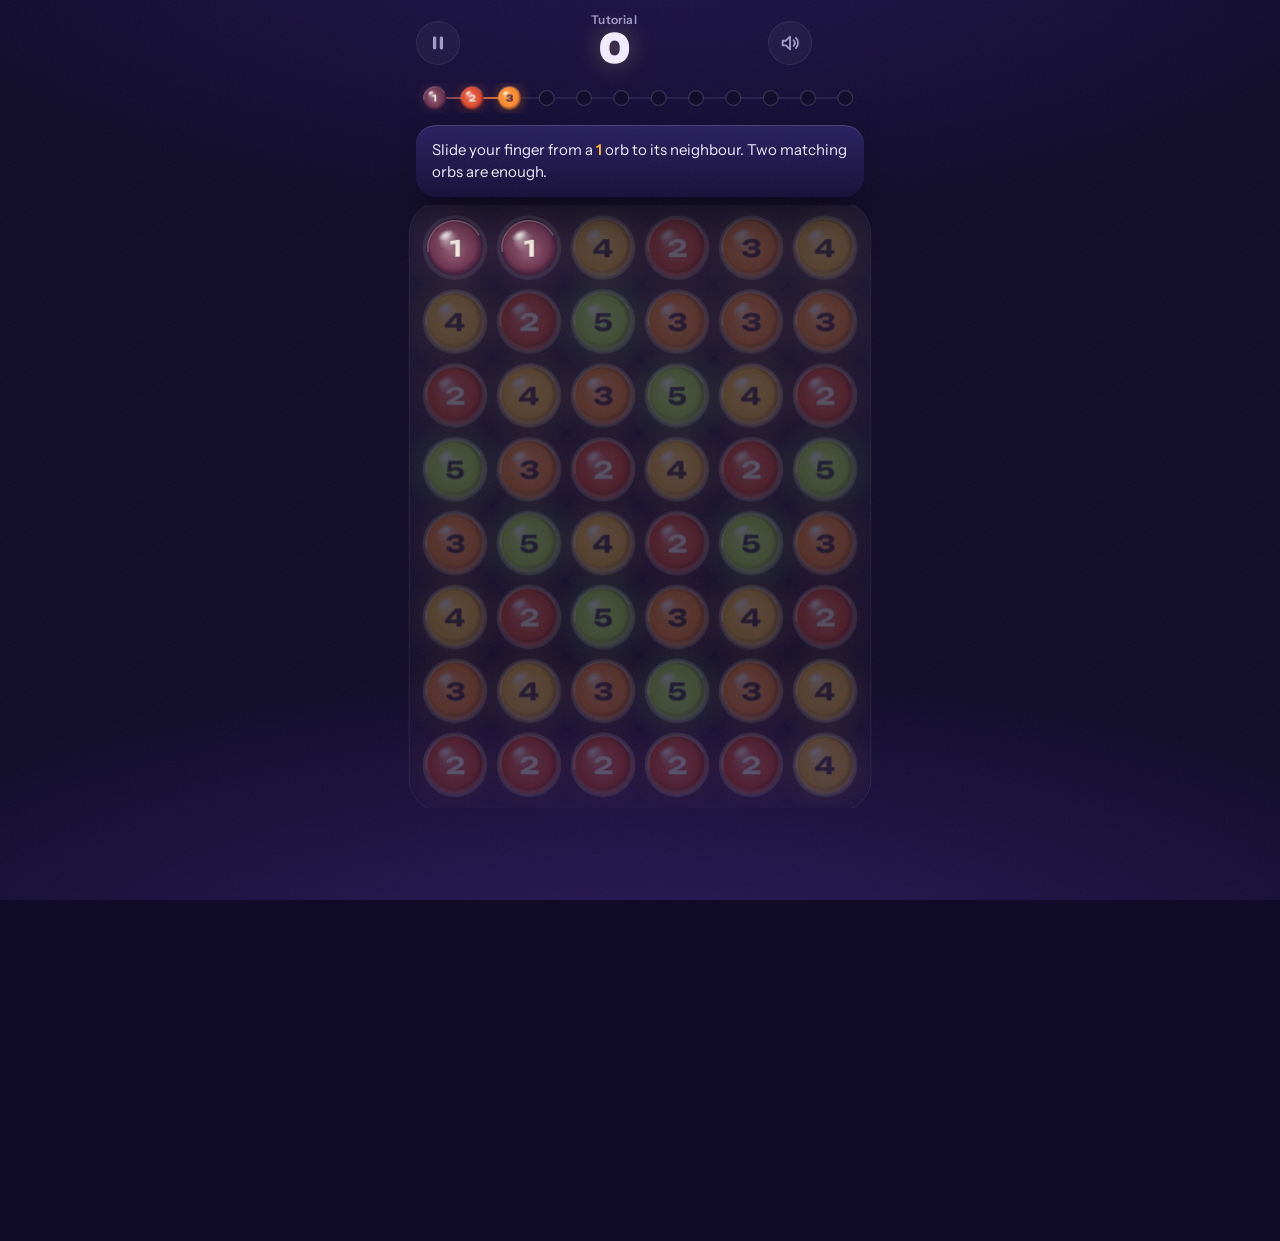
==== commit 0ad9f35a: "Lumen : option Mode calme (sans série ni compte à rebours) Co-Authored-By: Claude Sonnet 5.5 <norepl" ====
--- a/index.html
+++ b/index.html
@@ -55,7 +55,7 @@
       <p class="tagline">Reliez. Fusionnez. Faites monter la lumière.</p>
     </div>
 
-    <button class="streak-row" data-act="open" data-to="missions" aria-label="Série de connexion">
+    <button class="streak-row calm-hide" data-act="open" data-to="missions" aria-label="Série de connexion">
       <span class="sr-n" id="srN">0<small>jours</small></span>
       <span class="moons" id="moons"></span>
     </button>
@@ -175,8 +175,8 @@
     <div class="panel-body">
       <div class="mis-list" id="misList"></div>
       <p class="fine" id="misReset">Nouvelles missions à minuit.</p>
-      <h3 class="sect">Série</h3>
-      <div class="streak-card" id="streakCard"></div>
+      <h3 class="sect calm-hide">Série</h3>
+      <div class="streak-card calm-hide" id="streakCard"></div>
       <h3 class="sect">Événement de la semaine</h3>
       <div class="event-card" id="eventCard"></div>
     </div>
@@ -227,6 +227,7 @@
         <label class="toggle"><span>Sons</span><input type="checkbox" id="setSnd"><i></i></label>
         <label class="toggle"><span>Musique d'ambiance<small>Nappes douces générées en direct</small></span><input type="checkbox" id="setMus"><i></i></label>
         <label class="toggle"><span>Vibrations</span><input type="checkbox" id="setVib"><i></i></label>
+        <label class="toggle"><span>Mode calme<small>Sans série de jours ni compte à rebours</small></span><input type="checkbox" id="setCalm"><i></i></label>
       </div>
       <div class="set-group">
         <button class="set-row" data-act="replayTuto">Rejouer le tutoriel</button>
--- a/style.css
+++ b/style.css
@@ -604,3 +604,4 @@
 .autre:focus-visible { outline: 2px solid var(--cyan); outline-offset: -2px; }
 .tile-name { line-height: 1.15; }
 html[lang="en"] .tile.daily .tile-name { font-size: 13px; }
+.calm .calm-hide, .calm .defi-serie { display: none !important; }
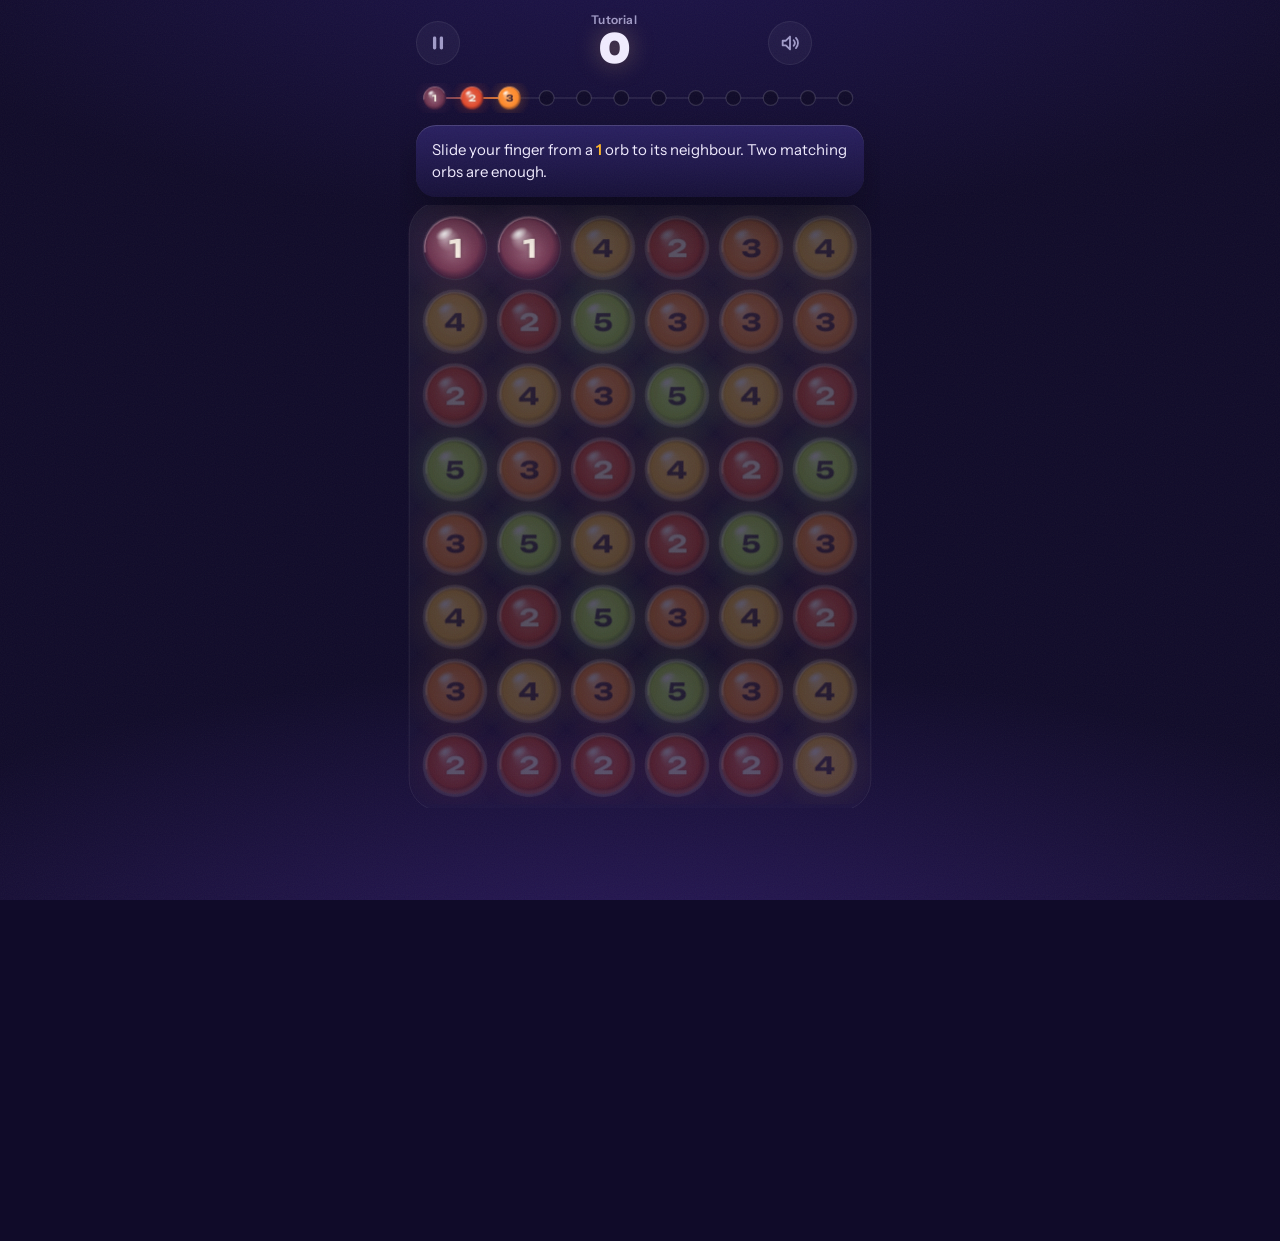
==== commit ce14e302: "Lumen : bouton Mode calme sur l'accueil (cache v2.3.1) Co-Authored-By: Claude Sonnet 5.5 <noreply@an" ====
--- a/index.html
+++ b/index.html
@@ -59,6 +59,8 @@
       <span class="sr-n" id="srN">0<small>jours</small></span>
       <span class="moons" id="moons"></span>
     </button>
+
+    <button class="calm-chip" id="calmChip" data-act="calm" aria-pressed="false">Mode calme</button>
 
     <div class="modes">
       <button class="play-cta" data-act="play">
--- a/style.css
+++ b/style.css
@@ -605,3 +605,5 @@
 .tile-name { line-height: 1.15; }
 html[lang="en"] .tile.daily .tile-name { font-size: 13px; }
 .calm .calm-hide, .calm .defi-serie { display: none !important; }
+.calm-chip { display: block; margin: 0 auto 12px; padding: 7px 16px; border-radius: 999px; border: 0; font: inherit; font-size: 13px; color: var(--brume); background: rgba(255,255,255,.05); box-shadow: inset 0 0 0 1px rgba(255,255,255,.12); cursor: pointer; }
+.calm-chip[aria-pressed="true"] { color: var(--lin); background: rgba(140,200,255,.16); box-shadow: inset 0 0 0 1px rgba(140,200,255,.55); }
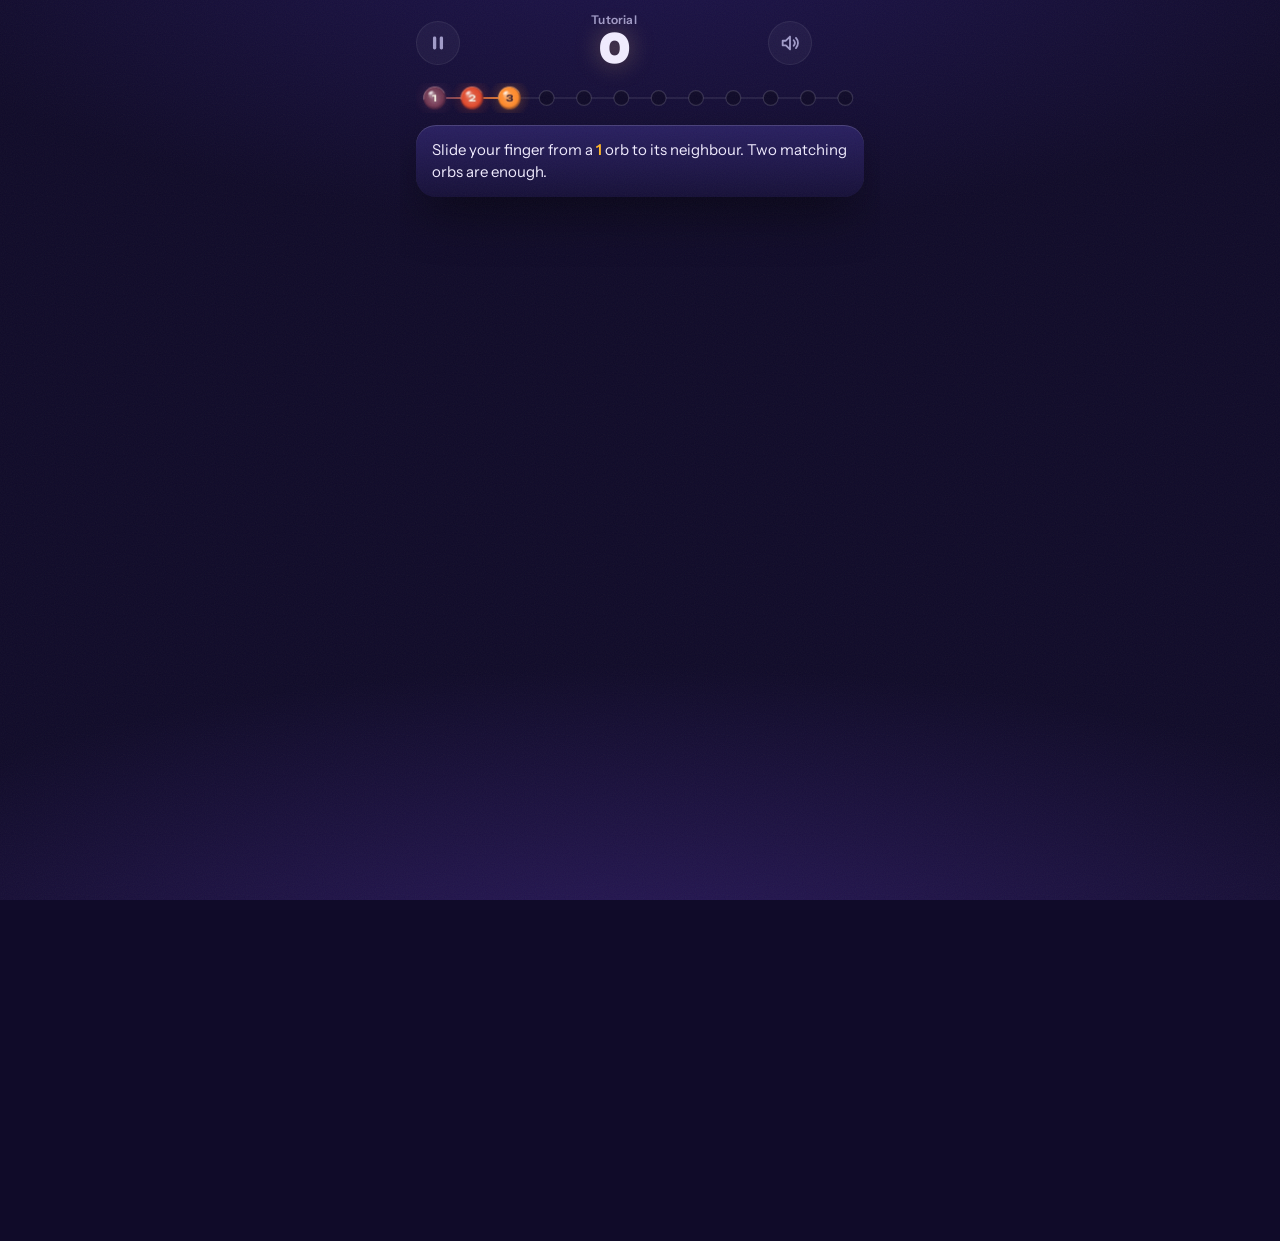
==== commit fa6f7e40: "Manifest id/lang, SW cache limité au préfixe, zoom autorisé, focus visible, test commun manifest-sw," ====
--- a/index.html
+++ b/index.html
@@ -2,10 +2,10 @@
 <html lang="fr">
 <head>
   <meta charset="utf-8">
-  <meta name="viewport" content="width=device-width, initial-scale=1, viewport-fit=cover, user-scalable=no">
+  <meta name="viewport" content="width=device-width, initial-scale=1, viewport-fit=cover">
 <meta http-equiv="Content-Security-Policy" content="default-src 'self'; script-src 'self' 'sha256-7LE7Y82o+1klSWGUAh1WBQ+VAB0CJG/40EgePOraD90=' https://gc.zgo.at; style-src 'self' 'unsafe-inline'; img-src 'self' data: blob: https://aulit42369.goatcounter.com; media-src 'self' data: blob:; font-src 'self' data:; connect-src 'self' data: blob: https://aulit42369.goatcounter.com; worker-src 'self'; manifest-src 'self'; object-src 'none'; base-uri 'none'; form-action 'none'">
   <title>Jeu de puzzle gratuit : reliez les orbes de lumière | LUMEN</title>
-  <meta name="description" content="Jeu de puzzle gratuit : reliez les orbes de même éclat, fusionnez-les et faites monter la lumière. 120 niveaux d'Aventure, Défi du jour, jouable hors ligne.">
+  <meta name="description" content="Tu traces un chemin entre des orbes de même éclat pour les fusionner en une plus grosse. Le but : faire monter la lumière, niveau après niveau.">
   <meta name="theme-color" content="#100b29">
   <meta name="mobile-web-app-capable" content="yes">
   <meta name="apple-mobile-web-app-capable" content="yes">
@@ -19,7 +19,7 @@
   <meta property="og:site_name" content="LUMEN">
   <meta property="og:locale" content="fr_FR">
   <meta property="og:title" content="Jeu de puzzle gratuit : reliez les orbes de lumière | LUMEN">
-  <meta property="og:description" content="Jeu de puzzle gratuit : reliez les orbes de même éclat, fusionnez-les et faites monter la lumière. 120 niveaux d'Aventure, Défi du jour, jouable hors ligne.">
+  <meta property="og:description" content="Tu traces un chemin entre des orbes de même éclat pour les fusionner en une plus grosse. Le but : faire monter la lumière, niveau après niveau.">
   <meta property="og:url" content="https://lumen-jeu.github.io/">
   <meta property="og:image" content="https://lumen-jeu.github.io/og-image.png">
   <meta property="og:image:width" content="1200">
@@ -366,7 +366,7 @@
   "@type": "VideoGame",
   "name": "LUMEN",
   "url": "https://lumen-jeu.github.io/",
-  "description": "Jeu de puzzle gratuit : reliez les orbes de même éclat, fusionnez-les et faites monter la lumière. 120 niveaux d'Aventure, Défi du jour, jouable hors ligne.",
+  "description": "Tu traces un chemin entre des orbes de même éclat pour les fusionner en une plus grosse. Le but : faire monter la lumière, niveau après niveau.",
   "image": "https://lumen-jeu.github.io/og-image.png",
   "inLanguage": "fr",
   "genre": [
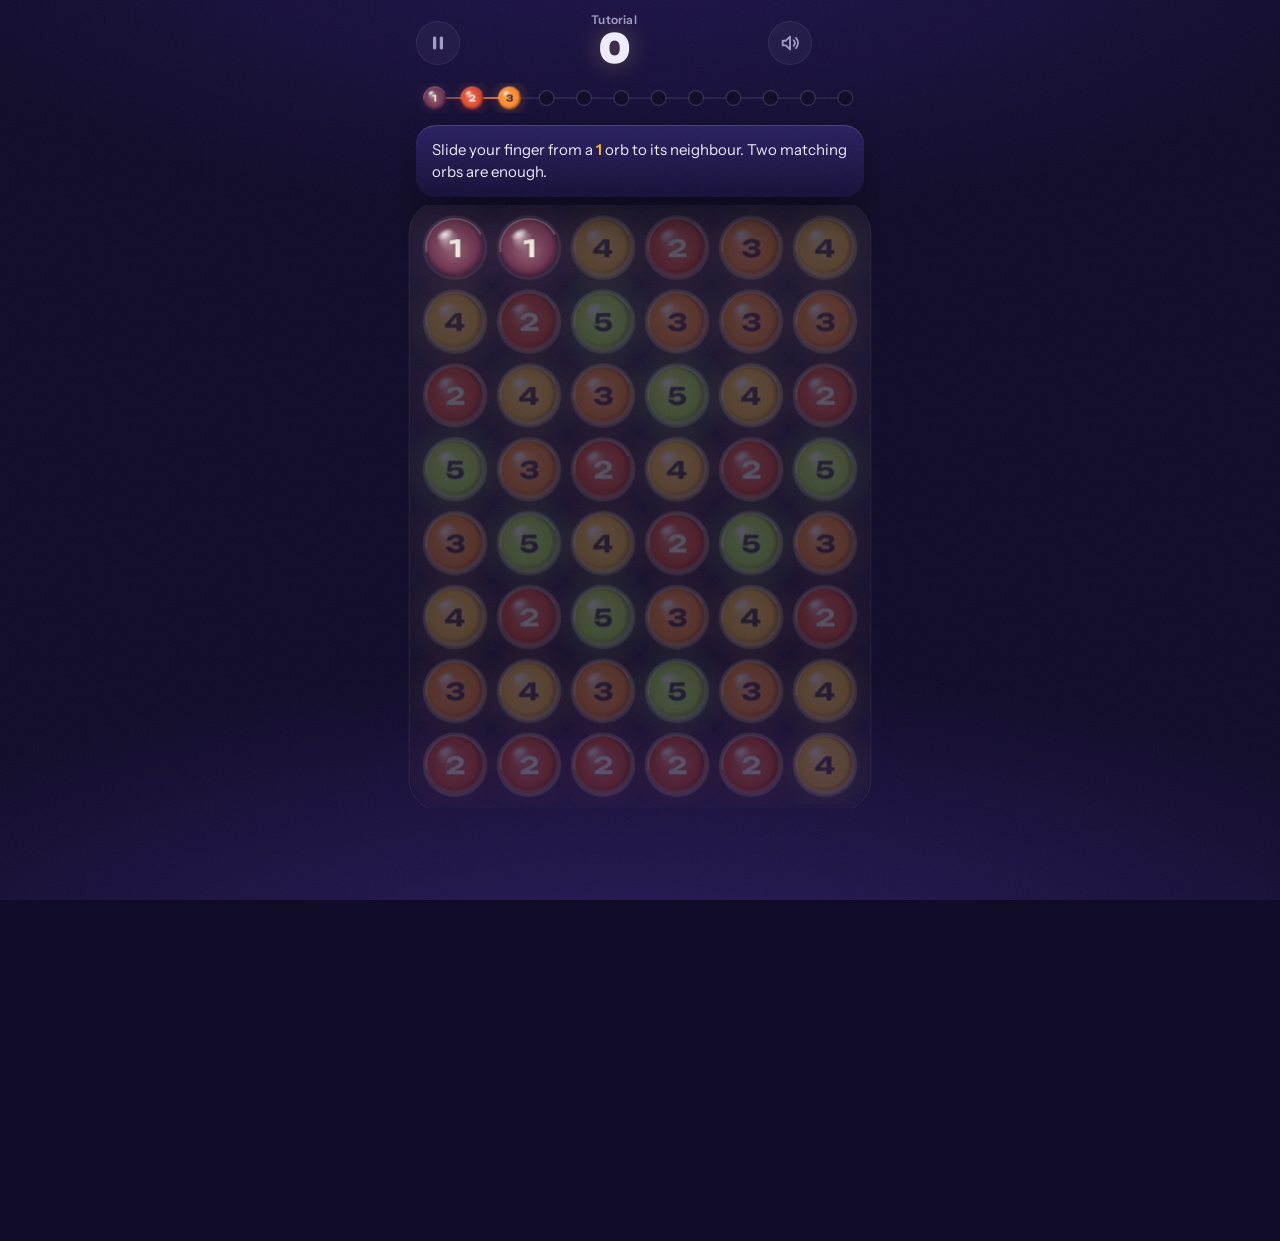
==== commit 2c35d330: "CSP stricte sur toutes les pages, plus aucun script en ligne - index, privacy et 404 portent une CSP" ====
--- a/index.html
+++ b/index.html
@@ -3,7 +3,7 @@
 <head>
   <meta charset="utf-8">
   <meta name="viewport" content="width=device-width, initial-scale=1, viewport-fit=cover">
-<meta http-equiv="Content-Security-Policy" content="default-src 'self'; script-src 'self' 'sha256-7LE7Y82o+1klSWGUAh1WBQ+VAB0CJG/40EgePOraD90=' https://gc.zgo.at; style-src 'self' 'unsafe-inline'; img-src 'self' data: blob: https://aulit42369.goatcounter.com; media-src 'self' data: blob:; font-src 'self' data:; connect-src 'self' data: blob: https://aulit42369.goatcounter.com; worker-src 'self'; manifest-src 'self'; object-src 'none'; base-uri 'none'; form-action 'none'">
+<meta http-equiv="Content-Security-Policy" content="default-src 'self'; script-src 'self' https://gc.zgo.at; style-src 'self' 'unsafe-inline'; img-src 'self' data: https://aulit42369.goatcounter.com; media-src 'self'; font-src 'self'; connect-src 'self' https://aulit42369.goatcounter.com; worker-src 'self'; manifest-src 'self'; object-src 'none'; base-uri 'none'; form-action 'none'">
   <title>Jeu de puzzle gratuit : reliez les orbes de lumière | LUMEN</title>
   <meta name="description" content="Tu traces un chemin entre des orbes de même éclat pour les fusionner en une plus grosse. Le but : faire monter la lumière, niveau après niveau.">
   <meta name="theme-color" content="#100b29">
@@ -14,14 +14,14 @@
   <link rel="manifest" href="manifest.webmanifest">
   <link rel="icon" href="icons/icon-192.png" type="image/png">
   <link rel="apple-touch-icon" href="icons/icon-192.png">
-  <link rel="canonical" href="https://lumen-jeu.github.io/">
+  <link rel="canonical" href="https://lumen.aulit42369.fr/">
   <meta property="og:type" content="website">
   <meta property="og:site_name" content="LUMEN">
   <meta property="og:locale" content="fr_FR">
   <meta property="og:title" content="Jeu de puzzle gratuit : reliez les orbes de lumière | LUMEN">
   <meta property="og:description" content="Tu traces un chemin entre des orbes de même éclat pour les fusionner en une plus grosse. Le but : faire monter la lumière, niveau après niveau.">
-  <meta property="og:url" content="https://lumen-jeu.github.io/">
-  <meta property="og:image" content="https://lumen-jeu.github.io/og-image.png">
+  <meta property="og:url" content="https://lumen.aulit42369.fr/">
+  <meta property="og:image" content="https://lumen.aulit42369.fr/og-image.png">
   <meta property="og:image:width" content="1200">
   <meta property="og:image:height" content="630">
   <meta property="og:image:alt" content="LUMEN : une chaîne d'orbes ambrées sur un ciel violet">
@@ -365,9 +365,9 @@
   "@context": "https://schema.org",
   "@type": "VideoGame",
   "name": "LUMEN",
-  "url": "https://lumen-jeu.github.io/",
+  "url": "https://lumen.aulit42369.fr/",
   "description": "Tu traces un chemin entre des orbes de même éclat pour les fusionner en une plus grosse. Le but : faire monter la lumière, niveau après niveau.",
-  "image": "https://lumen-jeu.github.io/og-image.png",
+  "image": "https://lumen.aulit42369.fr/og-image.png",
   "inLanguage": "fr",
   "genre": [
     "Puzzle",
@@ -388,11 +388,11 @@
   "author": {
     "@type": "Person",
     "name": "Aulit42369",
-    "url": "https://aulit42369.github.io/Site/"
+    "url": "https://aulit42369.fr/Site/"
   }
 }
   </script>
-<!-- Statistiques sans cookie (GoatCounter, chemins /lumen/…) : web public github.io seulement, jamais dans l'appli ni en local ; opposition : localStorage.skipgc (bouton de privacy.html). Empreinte sha256 dans la CSP : à recalculer si ce script change. -->
-<script>(function(){try{if(!/(^|\.)github\.io$/.test(location.hostname)||localStorage.getItem('skipgc')==='t')return}catch(e){return}window.goatcounter={path:function(p){return '/lumen'+p}};var s=document.createElement('script');s.async=true;s.crossOrigin='anonymous';s.integrity='sha384-nRw6qfbWyJha9LhsOtSb2YJDyZdKvvCFh0fJYlkquSFjUxp9FVNugbfy8q1jdxI+';s.src='https://gc.zgo.at/count.v4.js';s.setAttribute('data-goatcounter','https://aulit42369.goatcounter.com/count');document.head.appendChild(s)})()</script>
+<!-- Statistiques sans cookie (GoatCounter, chemins /lumen/…) : web public github.io ou aulit42369.fr seulement, jamais dans l'appli ni en local ; opposition : localStorage.skipgc (bouton de privacy.html). Code dans stats.js (CSP sans script en ligne). -->
+<script src="stats.js"></script>
 </body>
 </html>
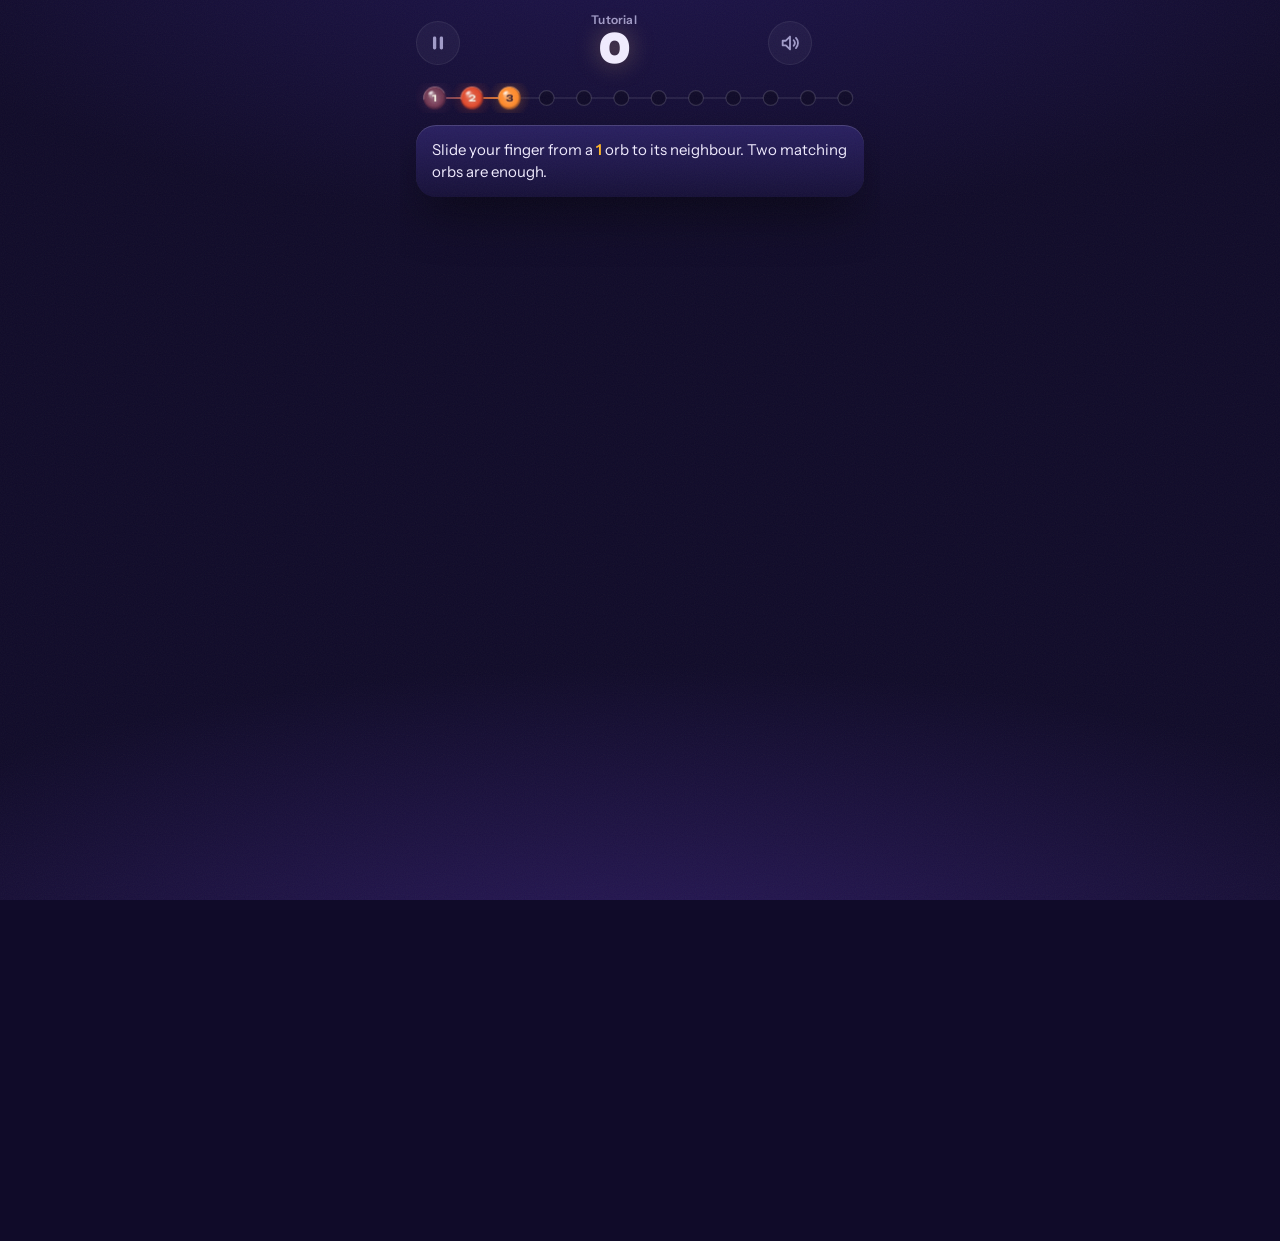
==== commit 8f2b4538: "Passe vitesse : préchargement des scripts (la CSP en <meta> les faisait charger un par un), cache mo" ====
--- a/index.html
+++ b/index.html
@@ -28,6 +28,23 @@
   <meta name="twitter:card" content="summary_large_image">
   <link rel="preload" href="fonts/unbounded-latin-900-normal.woff2" as="font" type="font/woff2" crossorigin>
   <link rel="stylesheet" href="style.css">
+<!-- Préchargement : la CSP en <meta> empêche Chrome de repérer les scripts en avance (chargés un par un sinon) -->
+<link rel="preload" href="defi.js" as="script">
+<link rel="preload" href="i18n.js" as="script">
+<link rel="preload" href="engine.js" as="script">
+<link rel="preload" href="progress.js" as="script">
+<link rel="preload" href="audio.js" as="script">
+<link rel="preload" href="carte.js" as="script">
+<link rel="preload" href="autres-jeux.js" as="script">
+<link rel="preload" href="app-etat.js" as="script">
+<link rel="preload" href="app-sprites.js" as="script">
+<link rel="preload" href="app-partie.js" as="script">
+<link rel="preload" href="app-chaine.js" as="script">
+<link rel="preload" href="app-fin.js" as="script">
+<link rel="preload" href="app-rendu.js" as="script">
+<link rel="preload" href="app-accueil.js" as="script">
+<link rel="preload" href="app.js" as="script">
+<link rel="preload" href="stats.js" as="script">
 </head>
 <body>
   <noscript><p style="padding:24px;color:#fff8ec;font:16px/1.5 system-ui,sans-serif">LUMEN est un jeu de puzzle gratuit : reliez les orbes de même éclat, fusionnez-les et faites monter la lumière. 120 niveaux d'Aventure, un Défi du jour, jouable hors ligne. Activez JavaScript pour jouer.</p></noscript>
--- a/style.css
+++ b/style.css
@@ -157,6 +157,14 @@
 }
 .newbest { display: inline-block; margin-top: 8px; padding: 5px 12px; border-radius: 999px; font-size: 13px; font-weight: 600;
   color: #1b1030; background: linear-gradient(90deg, #ffe9b0, #ffb627); }
+.newbest.stamp { animation: stamp .5s cubic-bezier(.2,.9,.3,1.2) .25s backwards; }
+@keyframes stamp {
+  0% { transform: scale(2.2) rotate(-8deg); opacity: 0; box-shadow: 0 0 0 0 #ffe9b0; }
+  55% { transform: scale(1) rotate(-8deg); opacity: 1; box-shadow: 0 0 24px 6px #ffe9b0; }
+  70% { transform: scale(1) translate(3px, 0) rotate(-8deg); }
+  85% { transform: scale(1) translate(-3px, 0) rotate(-8deg); }
+  100% { transform: scale(1) rotate(0); box-shadow: 0 0 0 0 transparent; }
+}
 .stats { display: flex; justify-content: center; gap: 28px; margin: 22px 0 24px; }
 .stat { display: flex; flex-direction: column; align-items: center; gap: 6px; color: var(--brume); font-size: 13px; }
 .stat b { font-family: var(--display); font-weight: 700; color: var(--lin); font-size: 20px; font-variant-numeric: tabular-nums; }
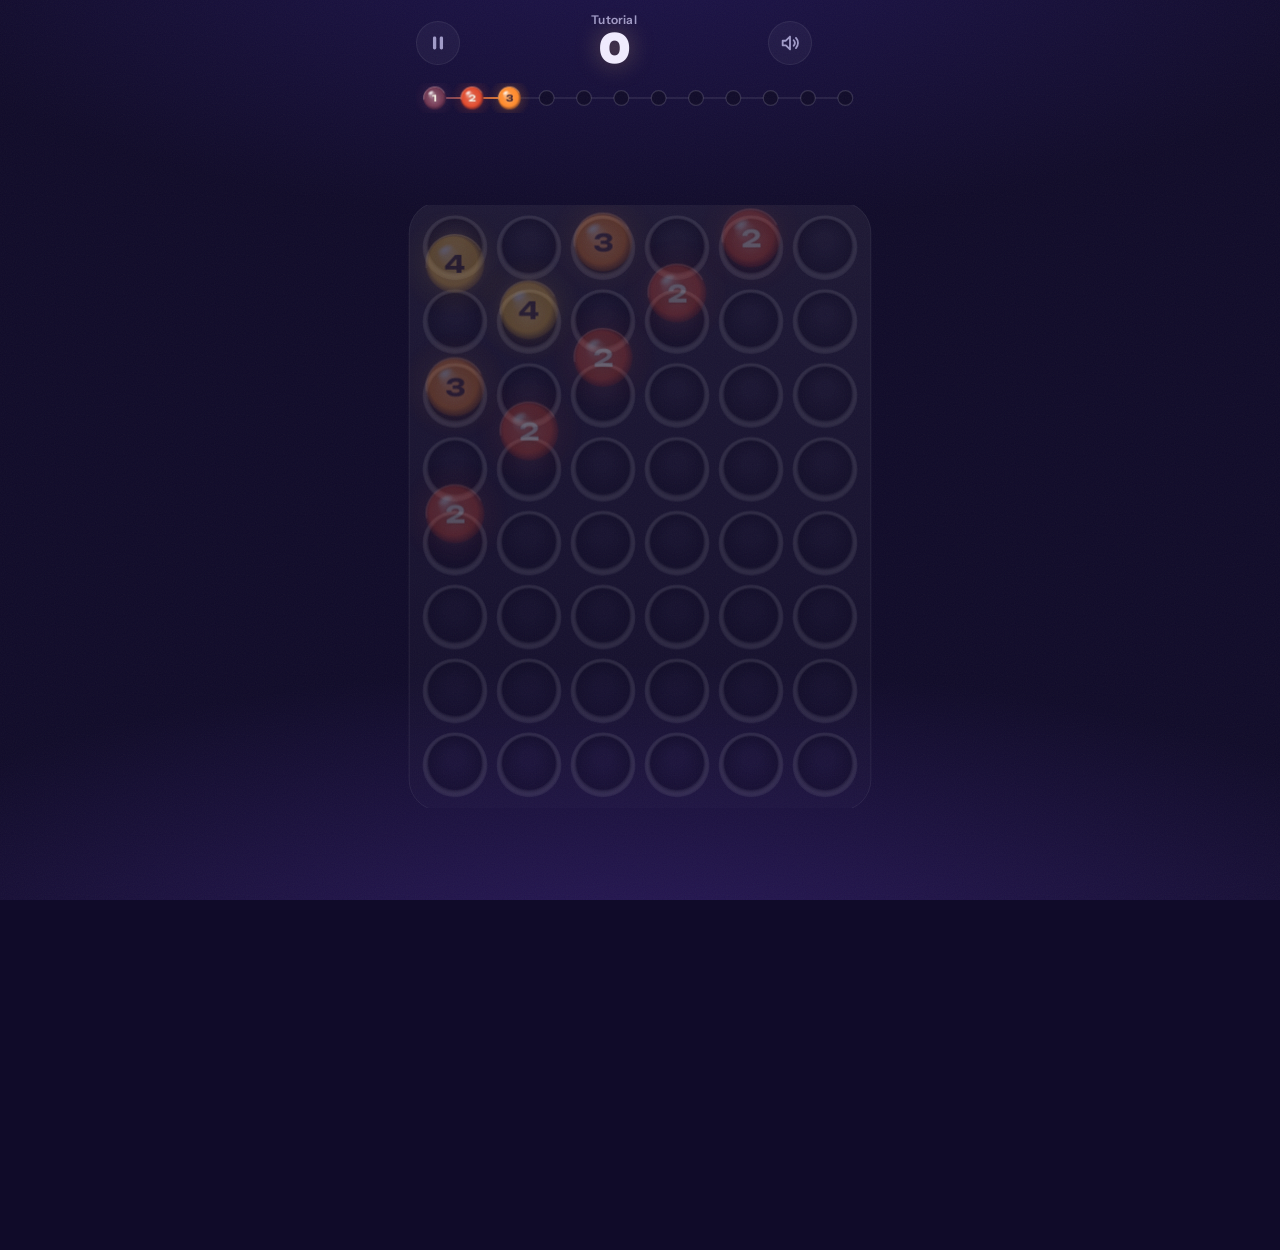
==== commit d631075a: "Audit du 18/11 : bouton Retour du téléphone qui revient au menu (ouvre la pause en partie), même pau" ====
--- a/index.html
+++ b/index.html
@@ -3,7 +3,7 @@
 <head>
   <meta charset="utf-8">
   <meta name="viewport" content="width=device-width, initial-scale=1, viewport-fit=cover">
-<meta http-equiv="Content-Security-Policy" content="default-src 'self'; script-src 'self' https://gc.zgo.at; style-src 'self' 'unsafe-inline'; img-src 'self' data: https://aulit42369.goatcounter.com; media-src 'self'; font-src 'self'; connect-src 'self' https://aulit42369.goatcounter.com; worker-src 'self'; manifest-src 'self'; object-src 'none'; base-uri 'none'; form-action 'none'">
+<meta http-equiv="Content-Security-Policy" content="default-src 'self'; script-src 'self' https://gc.zgo.at; style-src 'self'; img-src 'self' data: https://aulit42369.goatcounter.com; media-src 'self'; font-src 'self'; connect-src 'self' https://aulit42369.goatcounter.com; worker-src 'self'; manifest-src 'self'; object-src 'none'; base-uri 'none'; form-action 'none'">
   <title>Jeu de puzzle gratuit : reliez les orbes de lumière | LUMEN</title>
   <meta name="description" content="Tu traces un chemin entre des orbes de même éclat pour les fusionner en une plus grosse. Le but : faire monter la lumière, niveau après niveau.">
   <meta name="theme-color" content="#100b29">
@@ -47,7 +47,7 @@
 <link rel="preload" href="stats.js" as="script">
 </head>
 <body>
-  <noscript><p style="padding:24px;color:#fff8ec;font:16px/1.5 system-ui,sans-serif">LUMEN est un jeu de puzzle gratuit : reliez les orbes de même éclat, fusionnez-les et faites monter la lumière. 120 niveaux d'Aventure, un Défi du jour, jouable hors ligne. Activez JavaScript pour jouer.</p></noscript>
+  <noscript><p class="noscript">LUMEN est un jeu de puzzle gratuit : reliez les orbes de même éclat, fusionnez-les et faites monter la lumière. 120 niveaux d'Aventure, un Défi du jour, jouable hors ligne. Activez JavaScript pour jouer.</p></noscript>
   <main>
   <!-- ================= Accueil ================= -->
   <section id="home" class="screen" aria-label="Accueil">
@@ -247,6 +247,7 @@
         <label class="toggle"><span>Musique d'ambiance<small>Nappes douces générées en direct</small></span><input type="checkbox" id="setMus"><i></i></label>
         <label class="toggle"><span>Vibrations</span><input type="checkbox" id="setVib"><i></i></label>
         <label class="toggle"><span>Mode calme<small>Sans série de jours ni compte à rebours</small></span><input type="checkbox" id="setCalm"><i></i></label>
+        <label class="toggle"><span>Mouvement réduit<small>Coupe secousses, confettis et rebonds</small></span><input type="checkbox" id="setMotion"><i></i></label>
       </div>
       <div class="set-group">
         <button class="set-row" data-act="replayTuto">Rejouer le tutoriel</button>
@@ -277,7 +278,7 @@
         </div>
       </div>
       <div id="autresJeux"></div>
-      <p class="fine center">LUMEN v2 · aucune donnée ne quitte votre appareil<br><a href="privacy.html">Confidentialité, conditions et mentions légales</a></p>
+      <p class="fine center">LUMEN v2 · aucune donnée ne quitte votre appareil<br><a class="lien-legal" href="privacy.html">Confidentialité, conditions et mentions légales</a></p>
     </div>
   </section>
 
@@ -289,11 +290,11 @@
       <h2>Pause</h2>
       <div class="final" id="pauseScore">0</div>
       <div class="pause-goals" id="pauseGoals"></div>
-      <div class="actions three" style="margin-top:20px">
+      <div class="actions three pause-actions">
         <button class="btn solid" data-act="resume">Reprendre</button>
         <button class="btn" data-act="restart">Recommencer</button>
-      </div>
-      <button class="link" data-act="quit">Quitter la partie</button>
+        <button class="btn" data-act="quit">Menu</button>
+      </div>
     </div>
   </div>
 
@@ -321,6 +322,7 @@
           <svg viewBox="0 0 24 24" fill="none" stroke="currentColor" stroke-width="2" stroke-linecap="round" stroke-linejoin="round"><rect x="4" y="2.5" width="16" height="19" rx="3"/><circle cx="12" cy="9.5" r="3"/><path d="M8 17h8"/></svg>
           <span>Partager l'image</span>
         </button>
+        <button class="btn" data-act="home" id="menuBtn" hidden>Menu</button>
         <button class="btn solid" data-act="replay" id="replayBtn">Rejouer</button>
       </div>
       <p class="share-status" id="shareStatus" role="status" aria-live="polite"></p>
--- a/style.css
+++ b/style.css
@@ -183,11 +183,15 @@
 }
 .btn:active { transform: scale(.97); }
 .btn svg { width: 18px; height: 18px; }
-.link { margin-top: 16px; color: var(--brume); font-size: 15px; padding: 8px 12px; }
+.link { display: inline-flex; align-items: center; justify-content: center; min-height: 44px; margin-top: 16px; color: var(--brume); font-size: 15px; padding: 8px 12px; }
+.pause-actions { margin-top: 20px; }
+.noscript { padding: 24px; color: #fff8ec; font: 16px/1.5 system-ui, sans-serif; }
 
 @media (prefers-reduced-motion: reduce) {
   *, *::before, *::after { animation-duration: .01ms !important; transition-duration: .01ms !important; }
 }
+/* même effet quand « Mouvement réduit » est coché dans les Réglages (classe rm sur <html>) */
+html.rm *, html.rm *::before, html.rm *::after { animation-duration: .01ms !important; animation-iteration-count: 1 !important; transition-duration: .01ms !important; }
 @media (min-width: 560px) {
   .screen { max-width: 480px; margin: 0 auto; }
   .sheet { max-width: 480px; margin: 0 auto; border-radius: 30px; margin-bottom: 20px; }
@@ -215,7 +219,7 @@
 .rank-txt b { display: block; font-family: var(--display); font-weight: 700; font-size: 13px; letter-spacing: .01em; }
 .rank-txt small { display: block; color: var(--brume); font-size: 12px; margin-top: 1px; }
 .eclats {
-  display: inline-flex; align-items: center; gap: 6px; height: 36px; padding: 0 14px 0 10px; border-radius: 999px;
+  display: inline-flex; align-items: center; gap: 6px; height: 44px; padding: 0 14px 0 10px; border-radius: 999px;
   background: linear-gradient(180deg, rgba(255,255,255,.08), rgba(255,255,255,.03));
   box-shadow: inset 0 0 0 1px rgba(255,255,255,.09);
   font-family: var(--display); font-weight: 700; font-size: 14px; font-variant-numeric: tabular-nums;
@@ -321,7 +325,7 @@
 .dock-nav button { position: relative; display: flex; flex-direction: column; align-items: center; gap: 4px; padding: 6px 0; color: var(--brume); font-size: 11.5px; }
 .dock-nav svg { width: 22px; height: 22px; fill: none; stroke: currentColor; stroke-width: 1.7; stroke-linecap: round; stroke-linejoin: round; }
 .dock-nav button:active { color: var(--lin); }
-.badge { position: absolute; top: 2px; left: calc(50% + 8px); min-width: 16px; height: 16px; padding: 0 4px; border-radius: 8px; background: #ff5ce0; color: #fff; font: 700 10px/16px var(--body); font-style: normal; box-shadow: 0 0 10px rgba(255,92,224,.7); }
+.badge { position: absolute; top: 2px; left: calc(50% + 8px); min-width: 16px; height: 16px; padding: 0 4px; border-radius: 8px; background: #ff5ce0; color: #1a0f2e; font: 700 10px/16px var(--body); font-style: normal; box-shadow: 0 0 10px rgba(255,92,224,.7); }
 
 /* ---------- Panneaux ---------- */
 .panel { padding-left: 0; padding-right: 0; padding-bottom: 0; }
@@ -333,6 +337,8 @@
 .fine { color: var(--brume); font-size: 13px; line-height: 1.45; margin: 10px 2px; }
 .fine.center { text-align: center; margin-top: 26px; }
 .fine a { display: inline-block; padding: 10px 4px; color: var(--accent); }
+/* lien légal : même place (bas des réglages) et même taille dans les 4 jeux */
+.lien-legal { display: inline-flex !important; align-items: center; min-height: 44px; font-size: 14px; text-decoration: underline; text-underline-offset: 3px; }
 .sect { font-family: var(--display); font-weight: 700; font-size: 14px; margin: 26px 2px 10px; color: var(--lin); }
 
 /* boutique */
@@ -594,7 +600,7 @@
 .lang-row > span { font-size: 15px; }
 .lang-row small { display: block; color: var(--brume); font-size: 12px; margin-top: 2px; }
 .seg { display: inline-flex; padding: 4px; border-radius: 14px; background: rgba(0,0,0,.25); box-shadow: inset 0 0 0 1px rgba(255,255,255,.08); }
-.seg button { height: 38px; padding: 0 14px; border-radius: 10px; font-size: 14px; font-weight: 600; color: var(--brume); transition: background .2s, color .2s; }
+.seg button { height: 44px; padding: 0 14px; border-radius: 10px; font-size: 14px; font-weight: 600; color: var(--brume); transition: background .2s, color .2s; }
 .seg button[aria-pressed="true"] { color: #22140a; background: linear-gradient(180deg, #ffe7a8, var(--accent)); box-shadow: 0 6px 18px -8px var(--accent); }
 .actions.defi .btn { font-size: 13.5px; line-height: 1.15; padding: 0 10px; text-align: center; }
 .actions.defi .btn svg { flex: none; }
@@ -613,5 +619,5 @@
 .tile-name { line-height: 1.15; }
 html[lang="en"] .tile.daily .tile-name { font-size: 13px; }
 .calm .calm-hide, .calm .defi-serie { display: none !important; }
-.calm-chip { display: block; margin: 0 auto 12px; padding: 7px 16px; border-radius: 999px; border: 0; font: inherit; font-size: 13px; color: var(--brume); background: rgba(255,255,255,.05); box-shadow: inset 0 0 0 1px rgba(255,255,255,.12); cursor: pointer; }
+.calm-chip { display: flex; align-items: center; min-height: 44px; margin: -7px auto 5px; /* zone de touche 44 px sans pousser l accueil (même encombrement qu avant) */  padding: 0 16px; border-radius: 999px; border: 0; font: inherit; font-size: 13px; color: var(--brume); background: rgba(255,255,255,.05); box-shadow: inset 0 0 0 1px rgba(255,255,255,.12); cursor: pointer; }
 .calm-chip[aria-pressed="true"] { color: var(--lin); background: rgba(140,200,255,.16); box-shadow: inset 0 0 0 1px rgba(140,200,255,.55); }
